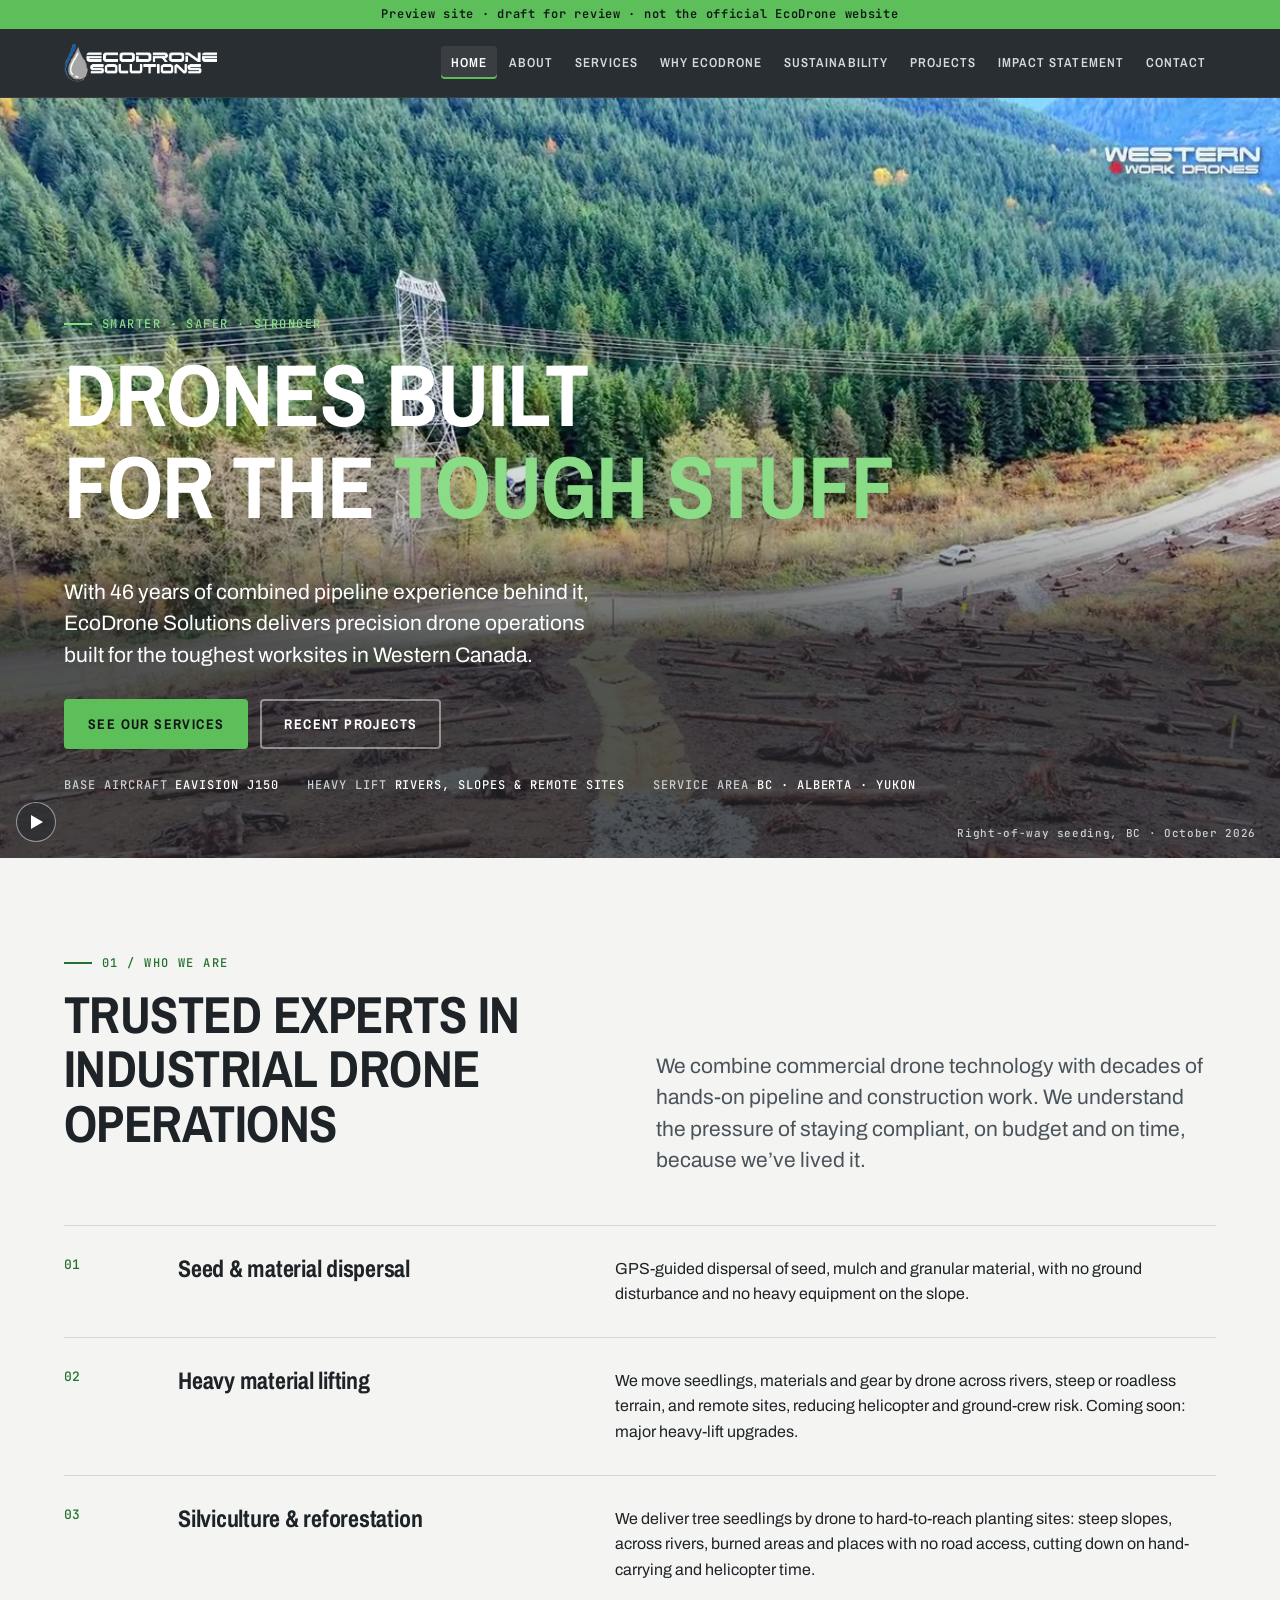
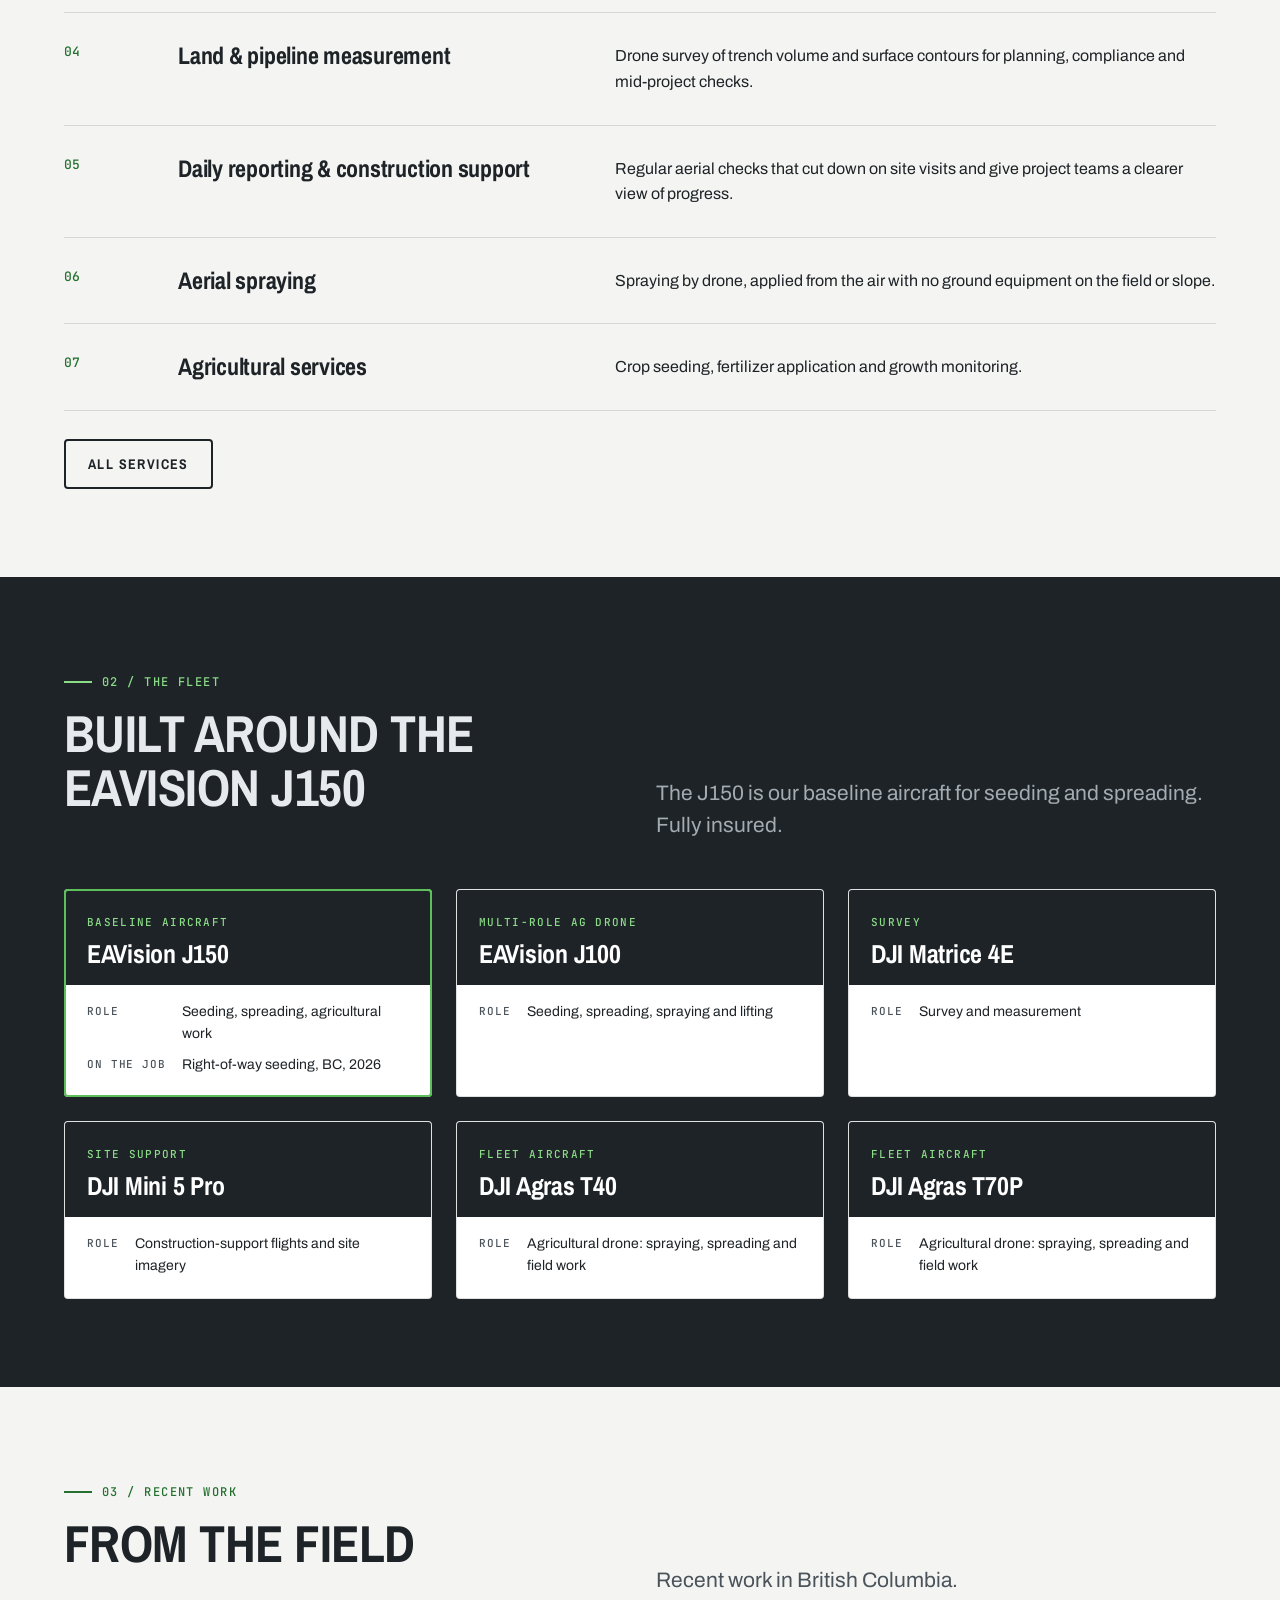
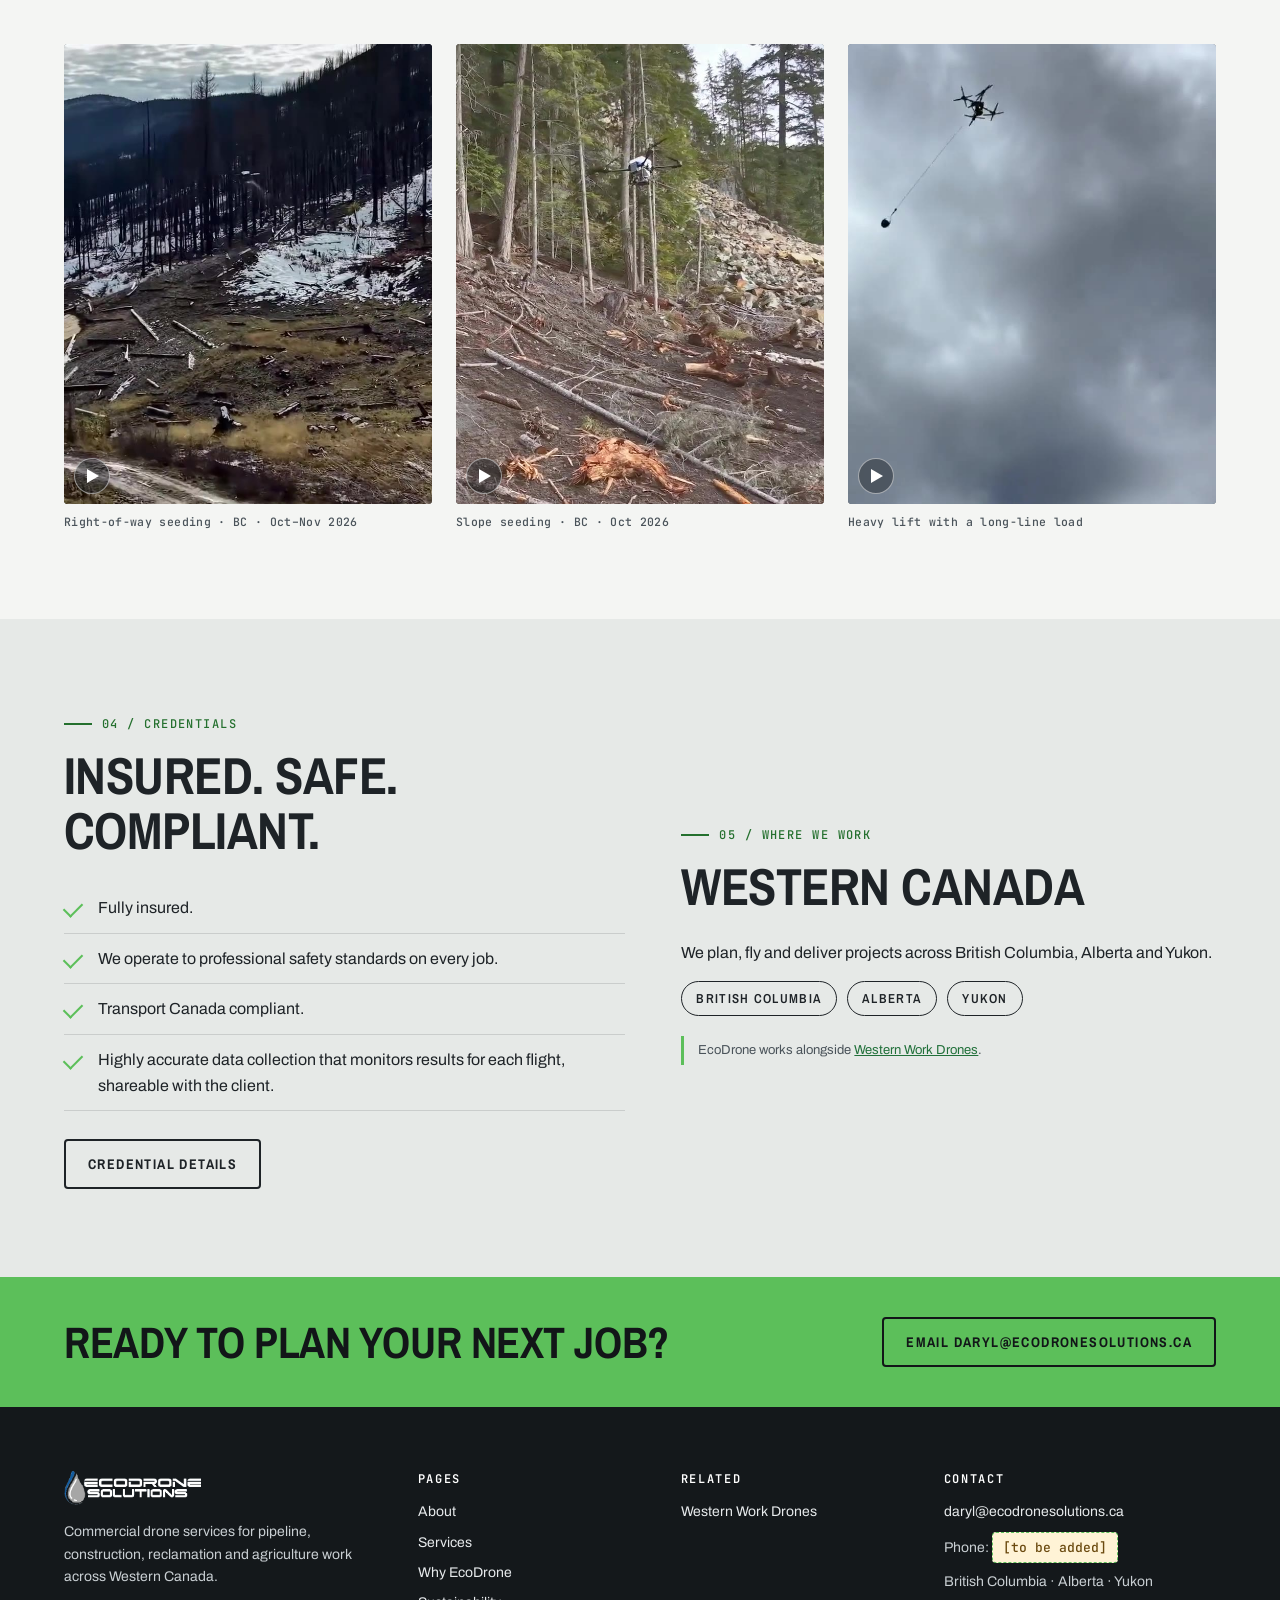
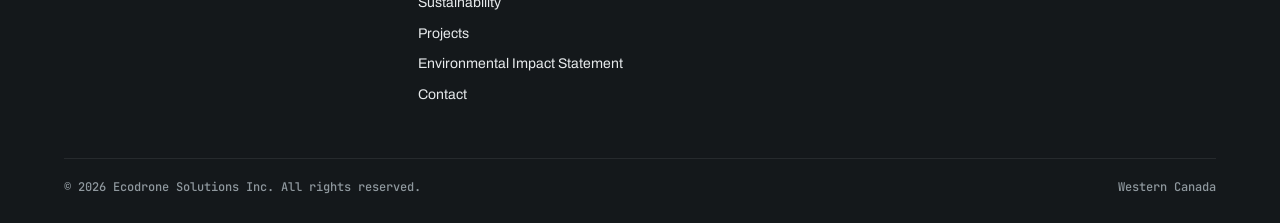
==== index.html @ 6885cd51 "Add field photos and a Silviculture / Reforestation service. Fill the About owner slot and the two P" ====
<!doctype html>
<html lang="en-CA">
<head>
<meta charset="utf-8">
<meta name="viewport" content="width=device-width,initial-scale=1">
<meta name="robots" content="noindex,nofollow">
<title>EcoDrone Solutions Inc.</title>
<meta name="description" content="EcoDrone Solutions Inc. flies an EAVision J150-based drone fleet for seeding and material dispersal, and provides drone heavy lifting, on pipeline, construction and reclamation sites across BC, Alberta and Yukon.">
<link rel="preconnect" href="https://fonts.googleapis.com">
<link rel="preconnect" href="https://fonts.gstatic.com" crossorigin>
<link rel="stylesheet" href="https://fonts.googleapis.com/css2?family=Archivo:wght@400;500;600;700&family=Archivo+Narrow:wght@500;600;700&family=JetBrains+Mono:wght@500&display=swap">
<link rel="stylesheet" href="css/site.css">
</head>
<body>
<a class="skip" href="#main">Skip to content</a>
<div class="preview-flag">Preview site &middot; draft for review &middot; not the official EcoDrone website</div>
<header class="hdr">
  <div class="wrap">
    <a class="logo" href="index.html" aria-label="EcoDrone Solutions home"><img src="img/Ecodrone-Logo-white.png" alt="EcoDrone Solutions" width="153" height="38"></a>
    <button class="menu-btn" aria-controls="nav" aria-expanded="false">Menu</button>
    <ul class="nav" id="nav"><li><a href="index.html" aria-current="page">Home</a></li><li><a href="about.html">About</a></li><li><a href="services.html">Services</a></li><li><a href="why-ecodrone.html">Why EcoDrone</a></li><li><a href="sustainability.html">Sustainability</a></li><li><a href="projects.html">Projects</a></li><li><a href="environmental-impact-statement.html">Impact Statement</a></li><li><a href="contact.html">Contact</a></li></ul>
  </div>
</header>
<main id="main">

<section class="hero" style="padding:0">
  <div class="bg-media" style="background-image:url(vid/hero-seeding.jpg)"><video class="bg" src="vid/hero-seeding.mp4" type="video/mp4" autoplay muted loop playsinline webkit-playsinline disablepictureinpicture disableremoteplayback preload="auto" poster="vid/hero-seeding.jpg" aria-hidden="true" tabindex="-1"></video></div><div class="ov" style="--ov:0.78"></div><button type="button" class="clip-toggle is-paused" data-clip-toggle aria-label="Play background video" aria-pressed="false"><span class="clip-toggle-icon" aria-hidden="true"></span></button>
  <div class="wrap">
    <div class="tag">Smarter &middot; Safer &middot; Stronger</div>
    <h1>Drones built<br>for the <span>tough stuff</span></h1>
    <p class="lead">With 46 years of combined pipeline experience behind it, EcoDrone Solutions delivers precision drone operations built for the toughest worksites in Western Canada.</p>
    <div class="btns">
      <a class="btn btn-seed" href="services.html">See our services</a>
      <a class="btn btn-ghost" href="projects.html">Recent projects</a>
    </div>
    <div class="meta"><span>Base aircraft <b>EAVision J150</b></span><span>Heavy lift <b>Rivers, slopes &amp; remote sites</b></span><span>Service area <b>BC &middot; Alberta &middot; Yukon</b></span></div>
  </div>
  <div class="caption-chip">Right-of-way seeding, BC &middot; October 2026</div>
</section>

<section>
  <div class="wrap">
    <div class="sec-head">
      <div><div class="tag">01 / Who we are</div><h2>Trusted experts in industrial drone operations</h2></div>
      <p class="lead muted">We combine commercial drone technology with decades of hands-on pipeline and construction work. We understand the pressure of staying compliant, on budget and on time, because we&rsquo;ve lived it.</p>
    </div>
    <div class="rows">
      <div class="row"><span class="n">01</span><h3>Seed &amp; material dispersal</h3><p>GPS-guided dispersal of seed, mulch and granular material, with no ground disturbance and no heavy equipment on the slope.</p></div>
      <div class="row"><span class="n">02</span><h3>Heavy material lifting</h3><p>We move seedlings, materials and gear by drone across rivers, steep or roadless terrain, and remote sites, reducing helicopter and ground-crew risk. Coming soon: major heavy-lift upgrades.</p></div>
      <div class="row"><span class="n">03</span><h3>Silviculture &amp; reforestation</h3><p>We deliver tree seedlings by drone to hard-to-reach planting sites: steep slopes, across rivers, burned areas and places with no road access, cutting down on hand-carrying and helicopter time.</p></div>
      <div class="row"><span class="n">04</span><h3>Land &amp; pipeline measurement</h3><p>Drone survey of trench volume and surface contours for planning, compliance and mid-project checks.</p></div>
      <div class="row"><span class="n">05</span><h3>Daily reporting &amp; construction support</h3><p>Regular aerial checks that cut down on site visits and give project teams a clearer view of progress.</p></div>
      <div class="row"><span class="n">06</span><h3>Aerial spraying</h3><p>Spraying by drone, applied from the air with no ground equipment on the field or slope.</p></div>
      <div class="row"><span class="n">07</span><h3>Agricultural services</h3><p>Crop seeding, fertilizer application and growth monitoring.</p></div>
    </div>
    <div class="btns"><a class="btn btn-line" href="services.html">All services</a></div>
  </div>
</section>

<section class="sec-dark">
  <div class="wrap">
    <div class="sec-head">
      <div><div class="tag">02 / The fleet</div><h2>Built around the EAVision J150</h2></div>
      <p class="lead muted">The J150 is our baseline aircraft for seeding and spreading. Fully insured.</p>
    </div>
    <div class="grid g3">
      <div class="plate base"><div class="top"><small>Baseline aircraft</small><h3>EAVision J150</h3></div><dl><dt>Role</dt><dd>Seeding, spreading, agricultural work</dd><dt>On the job</dt><dd>Right-of-way seeding, BC, 2026</dd></dl></div>
      <div class="plate"><div class="top"><small>Multi-role ag drone</small><h3>EAVision J100</h3></div><dl><dt>Role</dt><dd>Seeding, spreading, spraying and lifting</dd></dl></div>
      <div class="plate"><div class="top"><small>Survey</small><h3>DJI Matrice 4E</h3></div><dl><dt>Role</dt><dd>Survey and measurement</dd></dl></div>
      <div class="plate"><div class="top"><small>Site support</small><h3>DJI Mini 5 Pro</h3></div><dl><dt>Role</dt><dd>Construction-support flights and site imagery</dd></dl></div>
      <div class="plate"><div class="top"><small>Fleet aircraft</small><h3>DJI Agras T40</h3></div><dl><dt>Role</dt><dd>Agricultural drone: spraying, spreading and field work</dd></dl></div>
      <div class="plate"><div class="top"><small>Fleet aircraft</small><h3>DJI Agras T70P</h3></div><dl><dt>Role</dt><dd>Agricultural drone: spraying, spreading and field work</dd></dl></div>
    </div>
  </div>
</section>

<section>
  <div class="wrap">
    <div class="sec-head">
      <div><div class="tag">03 / Recent work</div><h2>From the field</h2></div>
      <p class="lead muted">Recent work in British Columbia.</p>
    </div>
    <div class="grid g3">
      <figure><div class="fig ar-45 has-clip"><a class="fig-link" href="projects.html#row-seeding" style="text-decoration:none;color:inherit"><div class="bg-media" style="background-image:url(vid/field-row-seeding.jpg)"><video class="bg" src="vid/field-row-seeding.mp4" type="video/mp4" autoplay muted loop playsinline webkit-playsinline disablepictureinpicture disableremoteplayback preload="metadata" poster="vid/field-row-seeding.jpg" aria-hidden="true" tabindex="-1"></video></div></a><button type="button" class="clip-toggle is-paused" data-clip-toggle aria-label="Play background video" aria-pressed="false"><span class="clip-toggle-icon" aria-hidden="true"></span></button></div><figcaption><a href="projects.html#row-seeding" style="text-decoration:none;color:inherit">Right-of-way seeding &middot; BC &middot; Oct&ndash;Nov 2026</a></figcaption></figure>
      <figure><div class="fig ar-45 has-clip"><a class="fig-link" href="projects.html#slope-seeding" style="text-decoration:none;color:inherit"><div class="bg-media" style="background-image:url(vid/field-slope-seeding.jpg)"><video class="bg" src="vid/field-slope-seeding.mp4" type="video/mp4" autoplay muted loop playsinline webkit-playsinline disablepictureinpicture disableremoteplayback preload="metadata" poster="vid/field-slope-seeding.jpg" aria-hidden="true" tabindex="-1"></video></div></a><button type="button" class="clip-toggle is-paused" data-clip-toggle aria-label="Play background video" aria-pressed="false"><span class="clip-toggle-icon" aria-hidden="true"></span></button></div><figcaption><a href="projects.html#slope-seeding" style="text-decoration:none;color:inherit">Slope seeding &middot; BC &middot; Oct 2026</a></figcaption></figure>
      <figure><div class="fig ar-45 has-clip"><a class="fig-link" href="projects.html#heavy-lift" style="text-decoration:none;color:inherit"><div class="bg-media" style="background-image:url(vid/field-heavy-lift.jpg)"><video class="bg" src="vid/field-heavy-lift.mp4" type="video/mp4" autoplay muted loop playsinline webkit-playsinline disablepictureinpicture disableremoteplayback preload="metadata" poster="vid/field-heavy-lift.jpg" aria-hidden="true" tabindex="-1"></video></div></a><button type="button" class="clip-toggle is-paused" data-clip-toggle aria-label="Play background video" aria-pressed="false"><span class="clip-toggle-icon" aria-hidden="true"></span></button></div><figcaption><a href="projects.html#heavy-lift" style="text-decoration:none;color:inherit">Heavy lift with a long-line load</a></figcaption></figure>
    </div>
  </div>
</section>

<section class="sec-mist">
  <div class="wrap split">
    <div>
      <div class="tag">04 / Credentials</div>
      <h2>Insured. Safe. Compliant.</h2>
      <ul class="checks">
        <li>Fully insured.</li>
        <li>We operate to professional safety standards on every job.</li>
        <li>Transport Canada compliant.</li>
        <li>Highly accurate data collection that monitors results for each flight, shareable with the client.</li>
      </ul>
      <div class="btns"><a class="btn btn-line" href="why-ecodrone.html#credentials">Credential details</a></div>
    </div>
    <div>
      <div class="tag">05 / Where we work</div>
      <h2>Western Canada</h2>
      <p>We plan, fly and deliver projects across British Columbia, Alberta and Yukon.</p>
      <ul class="areas"><li>British Columbia</li><li>Alberta</li><li>Yukon</li></ul>
      <p class="note">EcoDrone works alongside <a href="https://westernworkdrones.ca">Western Work Drones</a>.</p>
    </div>
  </div>
</section>
<section class="band" style="padding:0"><div class="wrap">
<h2>Ready to plan your next job?</h2>
<a class="btn btn-line" href="mailto:daryl@ecodronesolutions.ca?subject=Project%20enquiry">Email daryl@ecodronesolutions.ca</a>
</div></section>
</main>
<footer class="ftr">
  <div class="wrap">
    <div class="cols">
      <div>
        <img src="img/Ecodrone-Logo-white.png" alt="EcoDrone Solutions" width="137" height="34">
        <p>Commercial drone services for pipeline, construction, reclamation and agriculture work across Western Canada.</p>
      </div>
      <div>
        <h4>Pages</h4>
        <ul>
          <li><a href="about.html">About</a></li><li><a href="services.html">Services</a></li>
          <li><a href="why-ecodrone.html">Why EcoDrone</a></li><li><a href="sustainability.html">Sustainability</a></li>
          <li><a href="projects.html">Projects</a></li><li><a href="environmental-impact-statement.html">Environmental Impact Statement</a></li>
          <li><a href="contact.html">Contact</a></li>
        </ul>
      </div>
      <div>
        <h4>Related</h4>
        <ul>
          <li><a href="https://westernworkdrones.ca" rel="noopener">Western Work Drones</a></li>
        </ul>
      </div>
      <div>
        <h4>Contact</h4>
        <ul>
          <li><a href="mailto:daryl@ecodronesolutions.ca">daryl@ecodronesolutions.ca</a></li>
          <li class="nowrap">Phone: <span class="pending">[to be added]</span></li>
          <li>British Columbia &middot; Alberta &middot; Yukon</li>
        </ul>
      </div>
    </div>
    <div class="base"><span>&copy; <span id="yr">2026</span> Ecodrone Solutions Inc. All rights reserved.</span><span>Western Canada</span></div>
  </div>
</footer>
<script src="js/site.js"></script>
</body>
</html>
---- css/site.css ----
/* EcoDrone Solutions Inc. — field-log design system (slate/charcoal + fresh green) */
:root{
  --ink:#1e2327; --ink-2:#2c3338; --slate:#4a535a; --mist:#e6e9e7; --paper:#f4f5f3;
  --blue:#21703a; --seed:#5cbf5a; --seed-2:#7fd47c; --line:rgba(30,35,39,.14);
  --link:#21703a; --accent:#5cbf5a; --accent-2:#7fd47c; --accent-ink:#121618; --accent-text:#24702e; --accent-text-dark:#8bdc87;
  --hdr:rgba(30,35,39,.95); --ink-rgb:30,35,39; --ftr:#14181b; --banner-bg:#5cbf5a; --banner-fg:#121618; --nav-fg:#d5dadd;
  --od:#e7eaec; --od-soft:#c9cfd3; --od-muted:#a3acb2; --od-faint:#8f989e; --ph-d1:#2c3338; --ph-d2:#272d31; --ph-dbd:#5f6a71;
  
  --maxw:1200px; --r:4px;
  --f-display:"Archivo Narrow","Arial Narrow","Roboto Condensed",system-ui,sans-serif;
  --f-body:"Archivo",system-ui,-apple-system,"Segoe UI",Roboto,sans-serif;
  --f-mono:"JetBrains Mono",ui-monospace,SFMono-Regular,Menlo,Consolas,monospace;
}
*{box-sizing:border-box}
html{scroll-behavior:smooth}
body{margin:0;background:var(--paper);color:var(--ink);font:16px/1.6 var(--f-body);-webkit-font-smoothing:antialiased}
img{max-width:100%;display:block}
a{color:var(--link)}
.sec-dark a:not(.btn),.page-hero a:not(.btn),.hero a:not(.btn){color:var(--accent-text-dark)}
a:hover{color:var(--ink)}
.wrap{max-width:var(--maxw);margin:0 auto;padding:0 24px}
.nowrap{white-space:nowrap}
.skip{position:absolute;left:-9999px}.skip:focus{left:12px;top:12px;background:#fff;padding:8px;z-index:99}

/* --- Header --- */
.hdr{position:sticky;top:0;z-index:50;background:var(--hdr);backdrop-filter:blur(8px);border-bottom:1px solid rgba(255,255,255,.08)}
.hdr .wrap{display:flex;align-items:center;justify-content:space-between;height:68px}
.logo img{height:38px;width:auto}
.nav{display:flex;gap:2px;list-style:none;margin:0;padding:0}
.nav a{display:block;color:var(--nav-fg);text-decoration:none;font:600 13px/1 var(--f-display);letter-spacing:.08em;text-transform:uppercase;padding:10px 10px;border-radius:var(--r)}
.nav a:hover,.nav a[aria-current=page]{color:#fff;background:rgba(255,255,255,.08)}
.nav a[aria-current=page]{box-shadow:inset 0 -2px 0 var(--accent)}
.menu-btn{display:none;background:none;border:1px solid rgba(255,255,255,.3);color:#fff;font:600 12px var(--f-display);letter-spacing:.1em;text-transform:uppercase;padding:9px 12px;border-radius:var(--r);cursor:pointer}
@media (max-width:1020px){
  .menu-btn{display:block}
  .nav{display:none;position:absolute;top:68px;left:0;right:0;flex-direction:column;background:var(--ink);padding:8px 16px 16px;border-bottom:1px solid rgba(255,255,255,.1)}
  .nav.open{display:flex}
  .nav a{padding:14px 8px;font-size:15px}
}

/* --- Type --- */
h1,h2,h3,h4{font-family:var(--f-display);line-height:1.05;margin:0 0 .5em;letter-spacing:-.01em}
h1{font-size:clamp(42px,7vw,88px);font-weight:700;text-transform:uppercase}
h2{font-size:clamp(30px,4.2vw,52px);font-weight:700;text-transform:uppercase}
h3{font-size:24px;font-weight:700}
p{margin:0 0 1em}
.lead{font-size:clamp(18px,2vw,21px);line-height:1.5;max-width:46ch}
.tag{font:500 12px/1 var(--f-mono);letter-spacing:.12em;text-transform:uppercase;color:var(--accent-text);display:inline-flex;gap:10px;align-items:center;margin-bottom:18px}
.tag::before{content:"";width:28px;height:2px;background:currentColor}
.muted{color:var(--slate)}

/* --- Hero --- */
.hero{position:relative;color:#fff;background:var(--ink);overflow:hidden;min-height:min(86vh,760px);display:flex;align-items:flex-end}
.hero img.bg{position:absolute;inset:0;width:100%;height:100%;object-fit:cover;opacity:.62}
.hero .wrap{position:relative;z-index:2;padding-top:120px;padding-bottom:64px;width:100%}
.hero h1 span{color:var(--accent-text-dark)}
.hero .tag,.page-hero .tag,.sec-dark .tag{color:var(--accent-text-dark)}
.hero .meta{display:flex;flex-wrap:wrap;gap:8px 28px;margin-top:28px;font:500 12px/1.4 var(--f-mono);letter-spacing:.08em;text-transform:uppercase;color:var(--od-soft)}
.hero .meta b{color:#fff;font-weight:500}
.caption-chip{position:absolute;right:24px;bottom:18px;z-index:3;font:500 11px/1.3 var(--f-mono);color:var(--od-soft);letter-spacing:.06em;max-width:46ch;text-align:right}
.page-hero{background:var(--ink);color:#fff;position:relative;overflow:hidden}
.page-hero .wrap{position:relative;z-index:2;padding:96px 24px 64px}
.page-hero h1{font-size:clamp(40px,6vw,72px)}
.page-hero .lead{color:var(--od-soft)}
.topo{position:absolute;inset:0;opacity:.16;pointer-events:none;background:var(--accent-text-dark);-webkit-mask:url("../img/topo.svg") right top/900px no-repeat;mask:url("../img/topo.svg") right top/900px no-repeat}

/* --- Buttons --- */
.btn{display:inline-flex;align-items:center;gap:10px;font:700 14px/1 var(--f-display);letter-spacing:.1em;text-transform:uppercase;text-decoration:none;padding:16px 22px;border-radius:var(--r);border:2px solid transparent;transition:.15s}
.btn-seed{background:var(--accent);color:var(--accent-ink)}
.btn-seed:hover{background:var(--accent-2);color:var(--accent-ink)}
.btn-ghost{border-color:rgba(255,255,255,.45);color:#fff}
.btn-ghost:hover{border-color:#fff;color:#fff;background:rgba(255,255,255,.06)}
.btn-line{border-color:var(--ink);color:var(--ink)}
.btn-line:hover{background:var(--ink);color:#fff}
.btns{display:flex;flex-wrap:wrap;gap:12px;margin-top:28px}

/* --- Sections --- */
section{padding:88px 0}
.sec-dark{background:var(--ink);color:var(--od)}
.sec-dark .muted{color:var(--od-muted)}
.sec-mist{background:var(--mist)}
.sec-head{display:grid;grid-template-columns:1fr 1fr;gap:32px;align-items:end;margin-bottom:48px}
.sec-head p{margin:0}
@media (max-width:820px){.sec-head{grid-template-columns:1fr}}

/* Numbered rows (services) */
.rows{border-top:1px solid var(--line)}
.row{display:grid;grid-template-columns:90px 1.1fr 1.6fr;gap:24px;padding:30px 0;border-bottom:1px solid var(--line);align-items:start}
.row .n{font:500 13px var(--f-mono);color:var(--accent-text)}
.sec-dark .row .n,.sec-dark .card .k{color:var(--accent-text-dark)}
.row h3{margin:0}
.row p{margin:0}
.sec-dark .rows,.sec-dark .row{border-color:rgba(255,255,255,.12)}
@media (max-width:760px){.row{grid-template-columns:1fr;gap:8px}}

/* Grid cards */
.grid{display:grid;gap:24px}
.g2{grid-template-columns:repeat(2,1fr)}
.g3{grid-template-columns:repeat(3,1fr)}
.g4{grid-template-columns:repeat(4,1fr)}
@media (max-width:980px){.g4{grid-template-columns:repeat(2,1fr)}.g3{grid-template-columns:repeat(2,1fr)}}
@media (max-width:640px){.g2,.g3,.g4{grid-template-columns:1fr}}
.card{background:#fff;border:1px solid var(--line);border-radius:var(--r);padding:26px}
.sec-dark .card{background:var(--ink-2);border-color:rgba(255,255,255,.1)}
.card h3{font-size:22px;margin-bottom:.4em}
.card .k{font:500 11px/1 var(--f-mono);letter-spacing:.12em;text-transform:uppercase;color:var(--accent-text);margin-bottom:14px;display:block}

/* Fleet spec plates */
.plate{color:var(--ink);border:1px solid var(--line);background:#fff;border-radius:var(--r);overflow:hidden;display:flex;flex-direction:column}
.plate .top{background:var(--ink);color:#fff;padding:18px 22px}
.plate .top small{font:500 11px var(--f-mono);letter-spacing:.12em;text-transform:uppercase;color:var(--accent-text-dark)}
.plate .top h3{margin:6px 0 0;font-size:26px}
.plate dl{margin:0;padding:16px 22px 20px;display:grid;grid-template-columns:auto 1fr;gap:8px 16px;font-size:14px}
.plate dt{font:500 11px/1.9 var(--f-mono);letter-spacing:.08em;text-transform:uppercase;color:var(--slate)}
.plate dd{margin:0}
.plate.base{outline:2px solid var(--accent);outline-offset:-2px}

/* Figures */
figure{margin:0}
.fig{position:relative;border-radius:var(--r);overflow:hidden;background:var(--mist)}
.fig img{width:100%;height:100%;object-fit:cover}
figcaption{font:500 11.5px/1.45 var(--f-mono);letter-spacing:.03em;color:var(--slate);padding-top:10px}
.sec-dark figcaption{color:var(--od-muted)}
.ar-43{aspect-ratio:4/3}.ar-169{aspect-ratio:16/9}.ar-45{aspect-ratio:4/5}.ar-34{aspect-ratio:3/4}.ar-32{aspect-ratio:3/2}

/* Placeholder box */
.ph{aspect-ratio:4/3;border:2px dashed #9aa6ad;border-radius:var(--r);background:repeating-linear-gradient(135deg,#eef0ec 0 14px,#e5e8e3 14px 28px);display:flex;flex-direction:column;align-items:center;justify-content:center;text-align:center;padding:24px;color:var(--slate)}
.ph strong{font:700 13px/1.3 var(--f-mono);letter-spacing:.1em;text-transform:uppercase;color:var(--ink);margin-bottom:6px}
.ph span{font-size:13px;max-width:30ch}
.sec-dark .ph{background:repeating-linear-gradient(135deg,var(--ph-d1) 0 14px,var(--ph-d2) 14px 28px);border-color:var(--ph-dbd);color:var(--od-soft)}
.sec-dark .ph strong{color:#fff}
.ph.ar-45{aspect-ratio:4/5}.ph.ar-169{aspect-ratio:16/9}

/* Split */
.split{display:grid;grid-template-columns:1.05fr 1fr;gap:56px;align-items:center}
.split.rev>:first-child{order:2}
@media (max-width:900px){.split{grid-template-columns:1fr;gap:32px}.split.rev>:first-child{order:0}}

/* Checks list */
.checks{list-style:none;margin:0;padding:0}
.checks li{position:relative;padding:12px 0 12px 34px;border-bottom:1px solid var(--line)}
.checks li::before{content:"";position:absolute;left:0;top:19px;width:16px;height:9px;border-left:2.5px solid var(--accent);border-bottom:2.5px solid var(--accent);transform:rotate(-45deg)}
.sec-dark .checks li{border-color:rgba(255,255,255,.12)}

/* Credentials ledger */
.ledger{width:100%;border-collapse:collapse;font-size:15px}
.ledger th,.ledger td{text-align:left;padding:14px 12px;border-bottom:1px solid var(--line);vertical-align:top}
.ledger th{font:500 11px/1.5 var(--f-mono);letter-spacing:.1em;text-transform:uppercase;color:var(--slate);width:32%}
.sec-dark .ledger th{color:var(--od-muted)}.sec-dark .ledger th,.sec-dark .ledger td{border-color:rgba(255,255,255,.12)}
.ledger-wrap{overflow-x:auto}

/* Projects (mission log) */
.mission{display:grid;grid-template-columns:300px 1fr;gap:40px;padding:56px 0;border-top:1px solid var(--line)}
.mission:first-of-type{border-top:0}
.mission .log{font:500 12.5px/1.8 var(--f-mono);color:var(--slate)}
.mission .log b{display:block;font-weight:500;color:var(--accent-text);letter-spacing:.1em;text-transform:uppercase;font-size:11px;margin-top:12px}
.mission .log b:first-child{margin-top:0}
.mission h3{font-size:clamp(26px,3vw,36px);text-transform:uppercase}
.mission .shots{display:grid;grid-template-columns:repeat(3,1fr);gap:14px;margin-top:22px}
@media (max-width:900px){.mission{grid-template-columns:1fr;gap:20px}.mission .shots{grid-template-columns:1fr 1fr}}
@media (max-width:520px){.mission .shots{grid-template-columns:1fr}}

/* EIS document */
.doc{display:grid;grid-template-columns:240px 1fr;gap:56px}
.doc nav{position:sticky;top:96px;align-self:start;font:500 13px/1.4 var(--f-mono)}
.doc nav a{display:block;padding:8px 0;color:var(--slate);text-decoration:none;border-bottom:1px solid var(--line)}
.doc nav a:hover{color:var(--link)}
.doc article h2{font-size:clamp(26px,3vw,34px);margin-top:56px;padding-top:12px}
.doc article h2:first-child{margin-top:0}
.doc article h2 small{display:block;font:500 12px var(--f-mono);letter-spacing:.12em;color:var(--accent-text);margin-bottom:10px}
.doc article h3{font-size:19px;color:var(--link);text-transform:uppercase;letter-spacing:.04em}
.doc article ul{padding-left:20px}.doc article li{margin-bottom:6px}
@media (max-width:900px){.doc{grid-template-columns:1fr}.doc nav{position:static}}

/* Strip / band */
.band{background:var(--accent);color:var(--accent-ink)}
.band .btn-line{border-color:var(--accent-ink);color:var(--accent-ink)}
.band .wrap{display:flex;flex-wrap:wrap;gap:24px;justify-content:space-between;align-items:center;padding:40px 24px}
.band h2{margin:0;font-size:clamp(28px,3.6vw,44px)}
.band .btn-line:hover{background:var(--accent-ink);color:var(--accent)}
.areas{display:flex;flex-wrap:wrap;gap:10px;margin:0;padding:0;list-style:none}
.areas li{font:600 13px/1 var(--f-display);letter-spacing:.1em;text-transform:uppercase;border:1px solid currentColor;padding:10px 14px;border-radius:999px}

/* Note */
.note{font-size:13px;color:var(--slate);border-left:3px solid var(--accent);padding:4px 0 4px 14px;margin-top:20px}
.sec-dark .note{color:var(--od-muted)}

/* Contact */
.contact-big{font-family:var(--f-display);font-size:clamp(24px,3.6vw,44px);font-weight:700;text-decoration:none;color:var(--ink);word-break:break-word;border-bottom:3px solid var(--accent)}
.contact-big:hover{color:var(--link)}
.pending{display:inline-block;font:500 13px var(--f-mono);background:#fff3d6;border:1px dashed var(--accent);padding:6px 10px;border-radius:var(--r);color:#6b4a0f}

/* Footer */
.ftr{background:var(--ftr);color:var(--od-soft);padding:64px 0 28px;font-size:14px}
.ftr .cols{display:grid;grid-template-columns:1.4fr 1fr 1fr 1.2fr;gap:36px}
.ftr h4{font:600 12px var(--f-mono);letter-spacing:.14em;text-transform:uppercase;color:#fff;margin-bottom:14px}
.ftr ul{list-style:none;margin:0;padding:0}.ftr li{margin-bottom:8px}
.ftr a{color:var(--od);text-decoration:none}.ftr a:hover{color:var(--accent-text-dark)}
.ftr .base{margin-top:44px;padding-top:20px;border-top:1px solid rgba(255,255,255,.08);display:flex;flex-wrap:wrap;justify-content:space-between;gap:12px;font:500 12px var(--f-mono);color:var(--od-faint)}
.ftr img{height:34px;width:auto;margin-bottom:16px}
@media (max-width:900px){.ftr .cols{grid-template-columns:1fr 1fr}}
@media (max-width:520px){.ftr .cols{grid-template-columns:1fr}}

.preview-flag{background:var(--banner-bg);color:var(--banner-fg);text-align:center;font:600 12px/1.4 var(--f-mono);letter-spacing:.06em;padding:6px 12px}

/* --- Background clips (muted, looping, decorative; poster is the silent fallback) --- */
.bg-media{position:absolute;inset:0;background-size:cover;background-position:center;z-index:0}
.bg-media video.bg{position:absolute;inset:0;width:100%;height:100%;object-fit:cover;display:block;pointer-events:none;z-index:1}
/* Open video stays nearly clear (0–0.08) so motion is visible. --ov is the text-area peak,
   sized for WCAG AA (~0.78) over the brightest frames — 0.35–0.45 is not enough for #c9cfd3/#8bdc87 on bright dirt/sky. */
.ov{position:absolute;inset:0;z-index:2;pointer-events:none;
  background:linear-gradient(180deg,rgba(var(--ink-rgb),0) 0%,rgba(var(--ink-rgb),.06) 38%,rgba(var(--ink-rgb),.22) 55%,rgba(var(--ink-rgb),var(--ov,.78)) 72%,rgba(var(--ink-rgb),var(--ov,.78)) 100%)}
.clip-band .ov{
  background:linear-gradient(to right,rgba(var(--ink-rgb),var(--ov,.78)) 0%,rgba(var(--ink-rgb),var(--ov,.78)) 38%,rgba(var(--ink-rgb),.22) 58%,rgba(var(--ink-rgb),.06) 78%,rgba(var(--ink-rgb),0) 100%)}
.mission.clip-mission .ov{
  background:linear-gradient(to right,rgba(var(--ink-rgb),var(--ov,.78)) 0%,rgba(var(--ink-rgb),.58) 55%,rgba(var(--ink-rgb),.22) 100%)}
.fig.has-clip{background:var(--ink)}
.fig.has-clip .bg-media,.fig.has-clip video.bg{position:absolute;inset:0;width:100%;height:100%;object-fit:cover}
.mission.clip-mission{position:relative;color:#fff;overflow:hidden;padding:56px 24px;border-top:0}
.mission.clip-mission .log,.mission.clip-mission > div:last-of-type{position:relative;z-index:2}
.mission.clip-mission .log{color:var(--od-soft)}
.mission.clip-mission .log b{color:var(--accent-text-dark)}
.mission.clip-mission h3{color:#fff}
.mission.clip-mission p{color:var(--od-soft)}
.mission.clip-mission figcaption{color:var(--od-soft)}
.clip-cap{font:500 12px/1.4 var(--f-mono);letter-spacing:.06em;color:var(--od-soft);margin:0 0 18px}
@media (max-width:900px){.mission.clip-mission{padding:40px 0}}
.page-hero.has-clip{min-height:min(62vh,560px);display:flex;align-items:flex-end}
.page-hero.has-clip .wrap{width:100%}
.clip-band{position:relative;overflow:hidden;color:#fff;background:var(--ink);padding:0}
.clip-band .wrap{position:relative;z-index:2;padding-top:110px;padding-bottom:110px;max-width:var(--maxw)}
.clip-band .tag{color:var(--accent-text-dark)}
.clip-band h2{color:#fff;max-width:20ch}
.clip-band .lead{color:var(--od-soft);max-width:60ch}
.clip-band .dataline{color:#fff;max-width:60ch;margin-top:18px}
.clip-band.clip-photo{min-height:max(480px,48vw);display:flex;align-items:flex-end}
.services-silv{padding-top:40px;padding-bottom:56px}
.services-silv .shots{display:grid;grid-template-columns:repeat(3,1fr);gap:14px}
.services-silv .shots-wide{grid-template-columns:1fr 1fr;margin-top:14px}
@media (max-width:900px){.services-silv .shots,.services-silv .shots-wide{grid-template-columns:1fr 1fr}}
@media (max-width:520px){.services-silv .shots,.services-silv .shots-wide{grid-template-columns:1fr}}
.ar-35{aspect-ratio:3/5}
video::-webkit-media-controls{display:none!important}
video::-webkit-media-controls-start-playback-button{display:none!important;-webkit-appearance:none}
@media (prefers-reduced-motion: reduce){
  .bg-media:not(.is-playing) video.bg{display:none}
}
@media (max-width:640px){.clip-band .wrap{padding-top:72px;padding-bottom:72px}.page-hero.has-clip{min-height:420px}}
.soon{display:inline-block;margin-top:4px;font:600 14px/1.3 var(--f-display);letter-spacing:.04em;border-left:3px solid var(--accent);padding:4px 0 4px 10px}

/* Services heavy-lift: landscape clip on desktop, portrait on mobile */
.clip-band.clip-lift{min-height:max(520px,56.25vw);display:flex;align-items:flex-end}
.clip-band.clip-lift .soon{color:#fff;border-color:var(--accent)}
.clip-band.clip-lift .clip-mobile{display:none}
/* Darker over the text, lighter over the aircraft so the drone and load stay visible */
.clip-band.clip-lift .ov{background:linear-gradient(to right,rgba(var(--ink-rgb),var(--ov,.78)) 0%,rgba(var(--ink-rgb),var(--ov,.78)) 36%,rgba(var(--ink-rgb),.28) 55%,rgba(var(--ink-rgb),.08) 78%,rgba(var(--ink-rgb),.04) 100%)}
@media (max-width:640px){
  .clip-band.clip-lift{min-height:100vh}
  .clip-band.clip-lift .wrap{padding-top:72vh}
  .clip-band.clip-lift .clip-desktop{display:none}
  .clip-band.clip-lift .clip-mobile{display:block}
  .clip-band.clip-lift .ov{background:linear-gradient(to top,rgba(var(--ink-rgb),var(--ov,.78)) 0%,rgba(var(--ink-rgb),.50) 28%,rgba(var(--ink-rgb),.10) 50%,rgba(var(--ink-rgb),.04) 100%)}
}

/* Play/pause fallback — visible, tasteful, keyboard-focusable; used when autoplay is blocked or to pause. */
.clip-toggle{position:absolute;left:16px;bottom:16px;z-index:4;width:40px;height:40px;padding:0;border-radius:50%;
  border:1px solid rgba(255,255,255,.5);background:rgba(30,35,39,.45);color:#fff;cursor:pointer;
  display:inline-flex;align-items:center;justify-content:center;-webkit-appearance:none;appearance:none}
.clip-toggle:hover,.clip-toggle:focus-visible{background:rgba(30,35,39,.7);border-color:#fff}
.clip-toggle:focus-visible{outline:2px solid #fff;outline-offset:3px}
.clip-toggle-icon{display:block;width:0;height:0;border-style:solid;border-width:7px 0 7px 12px;border-color:transparent transparent transparent #fff;margin-left:2px}
.clip-toggle:not(.is-paused) .clip-toggle-icon{width:12px;height:12px;border:0;margin:0;background:
  linear-gradient(#fff,#fff) 0 0/4px 12px no-repeat,linear-gradient(#fff,#fff) 8px 0/4px 12px no-repeat}
.fig.has-clip .clip-toggle{left:10px;bottom:10px;width:36px;height:36px}
.fig.has-clip > a.fig-link{position:absolute;inset:0;z-index:3;display:block;color:inherit;text-decoration:none}
.fig.has-clip > a.fig-link .bg-media{z-index:0}
.caption-chip{pointer-events:none}
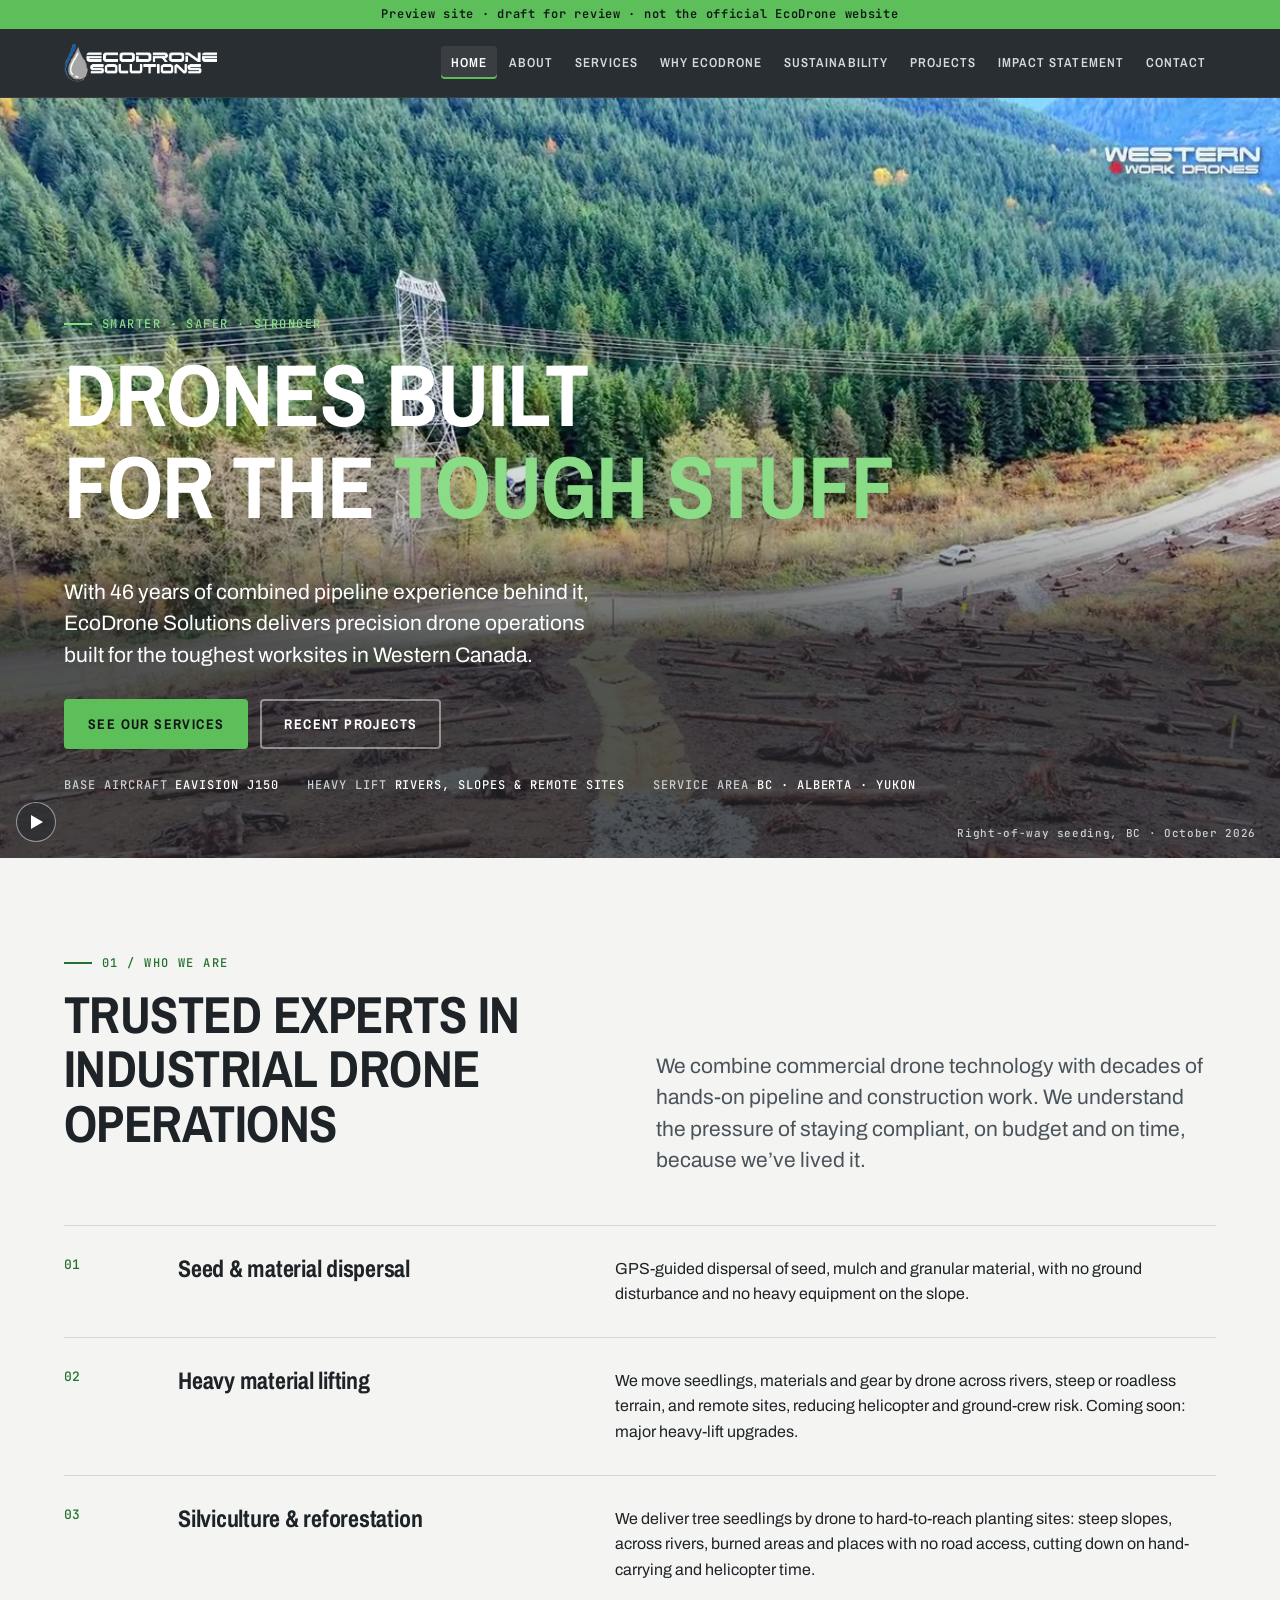
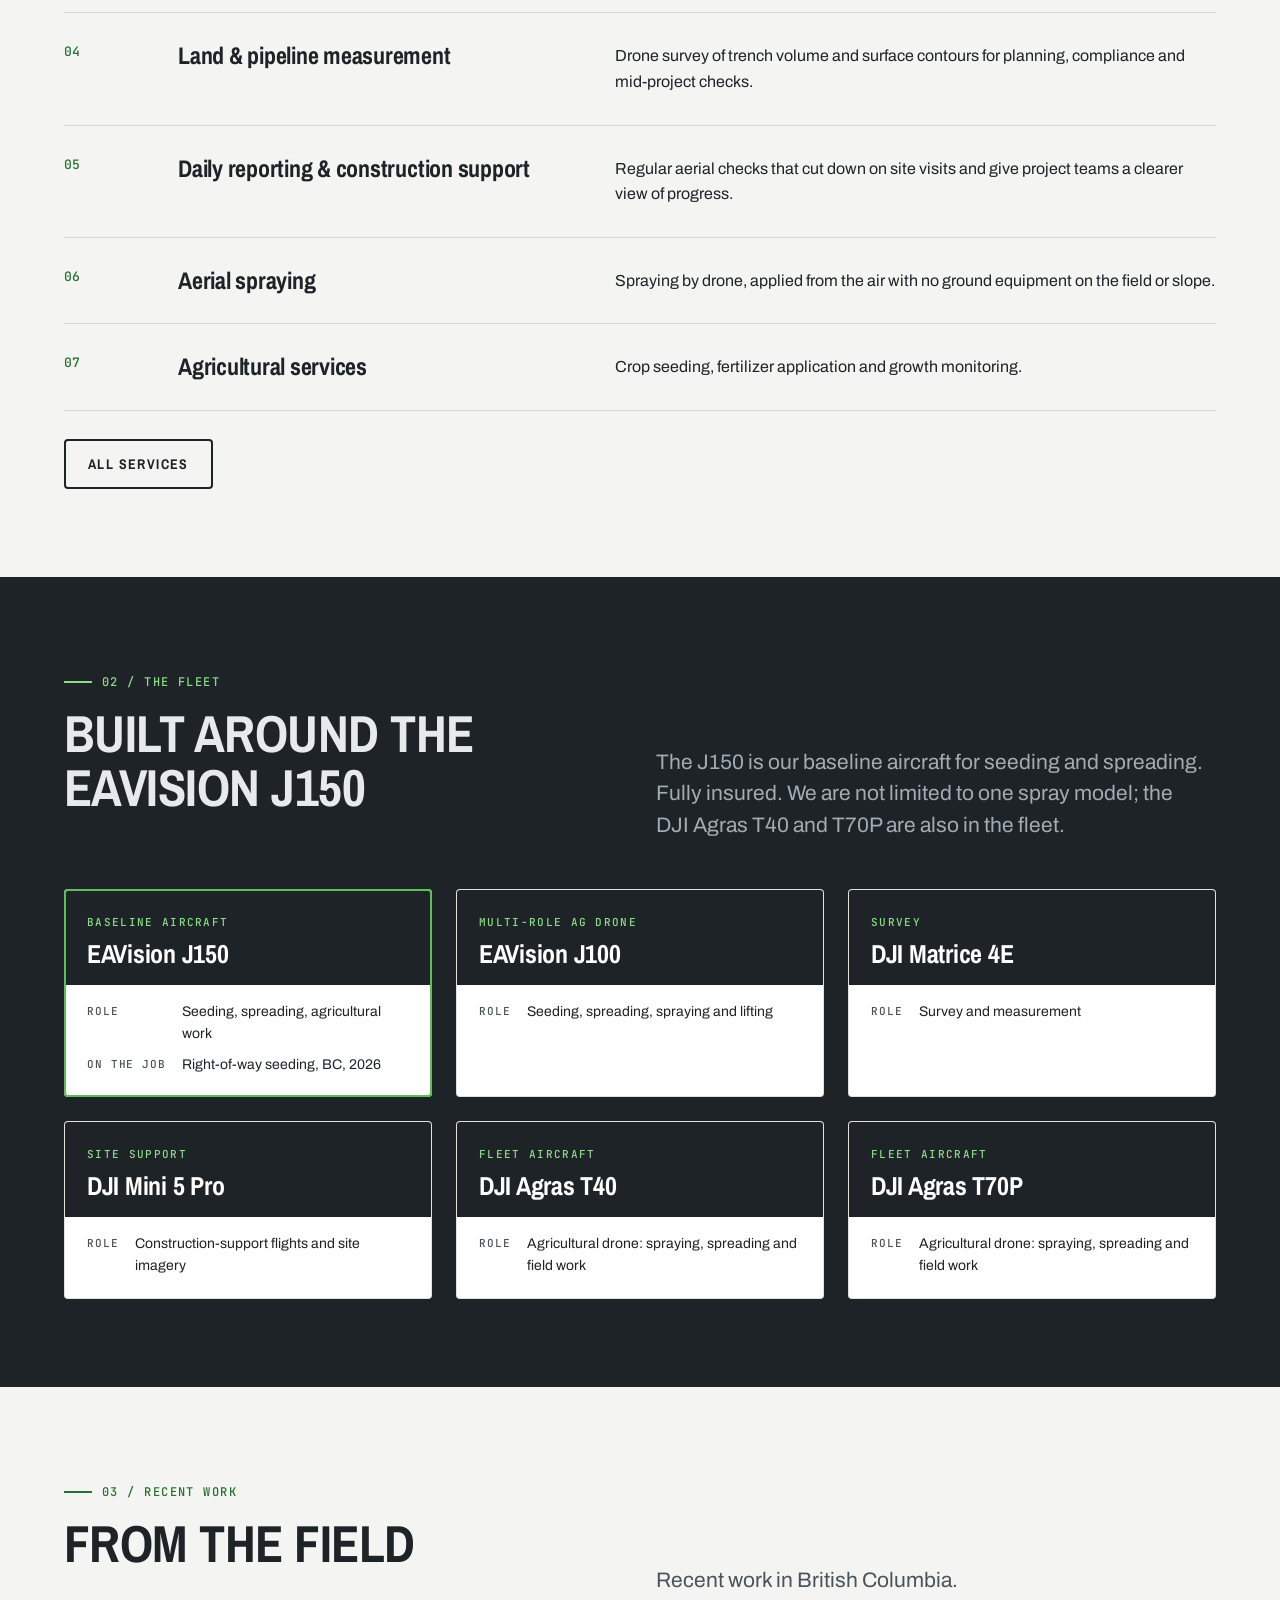
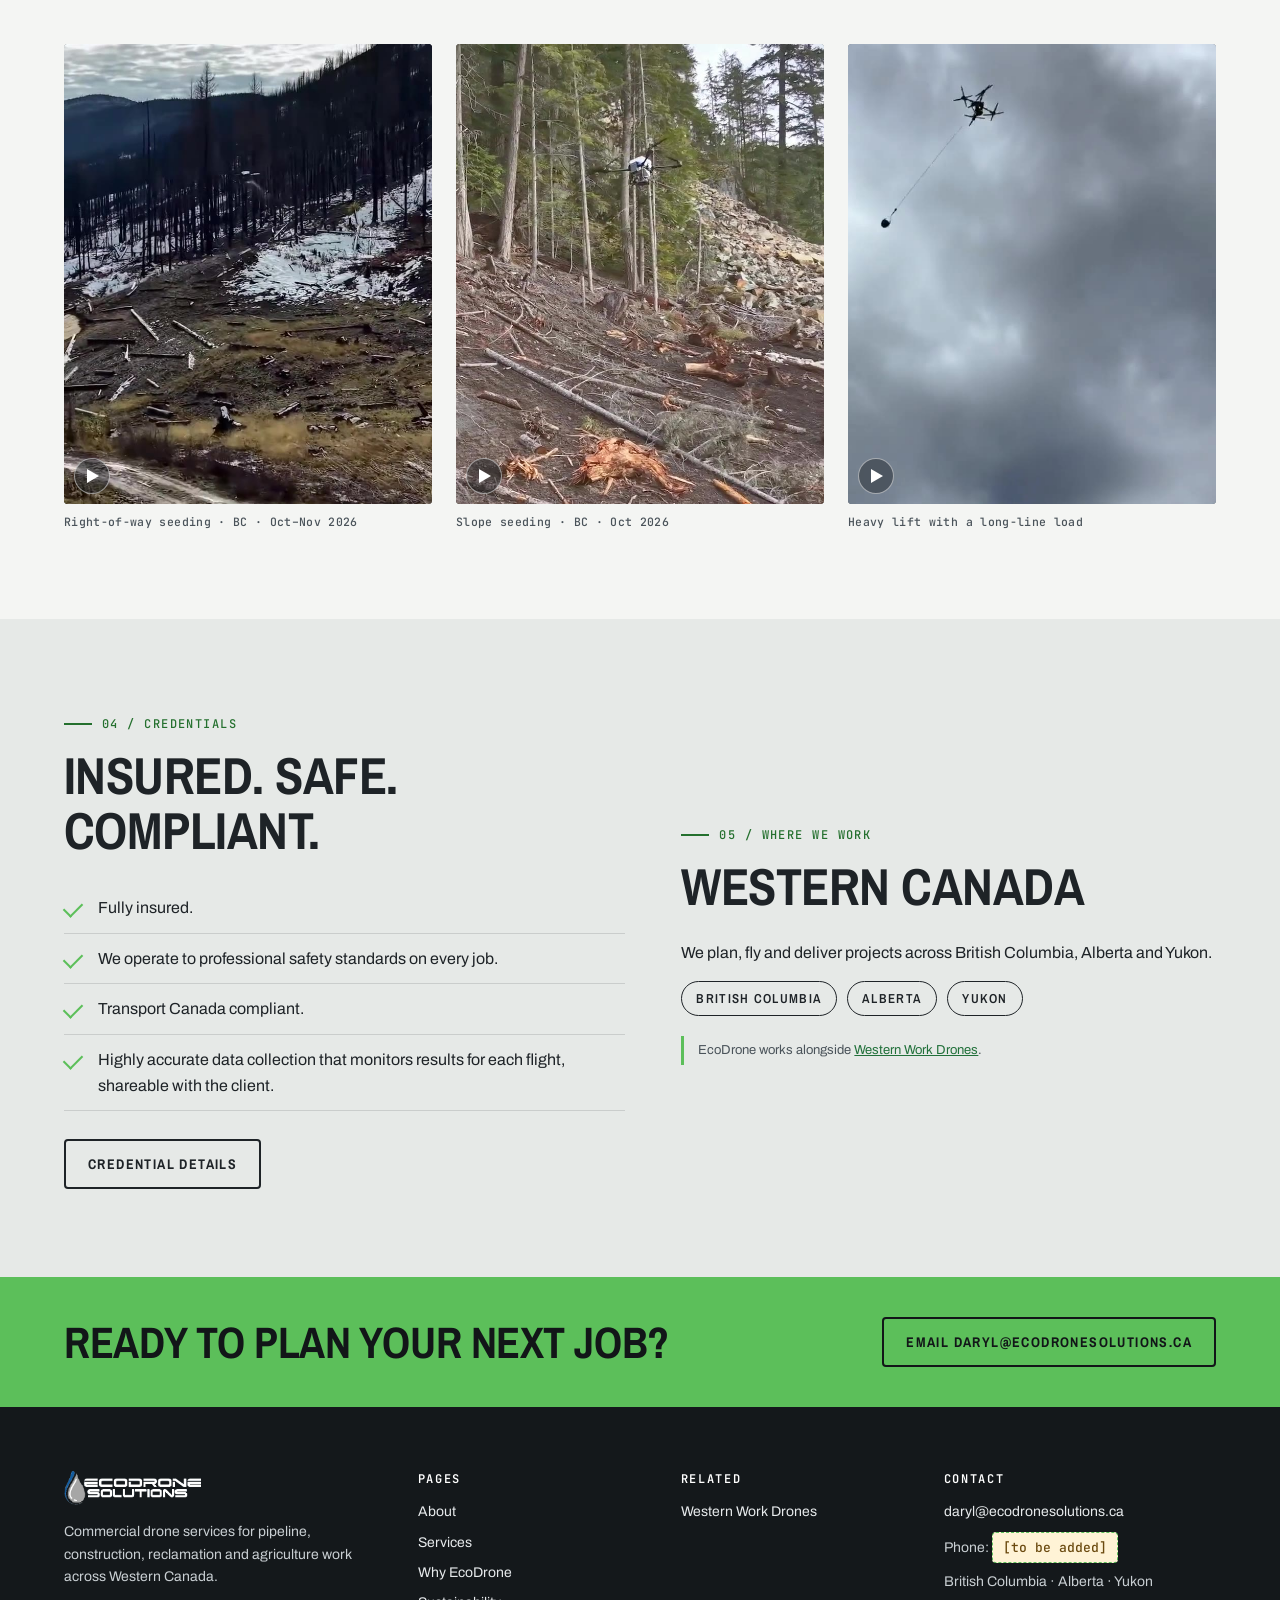
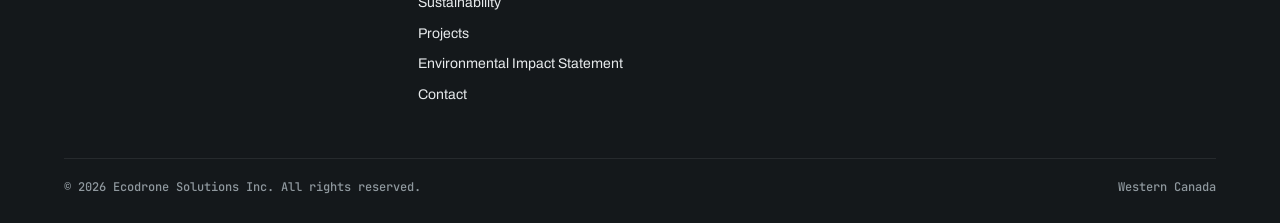
==== commit 562f50c6: "Add ground-access advantages and clarify the spray fleet. The Why EcoDrone checklist now includes lo" ====
--- a/index.html
+++ b/index.html
@@ -57,11 +57,11 @@
   </div>
 </section>
 
-<section class="sec-dark">
+<section class="sec-dark" id="fleet">
   <div class="wrap">
     <div class="sec-head">
       <div><div class="tag">02 / The fleet</div><h2>Built around the EAVision J150</h2></div>
-      <p class="lead muted">The J150 is our baseline aircraft for seeding and spreading. Fully insured.</p>
+      <p class="lead muted">The J150 is our baseline aircraft for seeding and spreading. Fully insured. We are not limited to one spray model; the DJI Agras T40 and T70P are also in the fleet.</p>
     </div>
     <div class="grid g3">
       <div class="plate base"><div class="top"><small>Baseline aircraft</small><h3>EAVision J150</h3></div><dl><dt>Role</dt><dd>Seeding, spreading, agricultural work</dd><dt>On the job</dt><dd>Right-of-way seeding, BC, 2026</dd></dl></div>
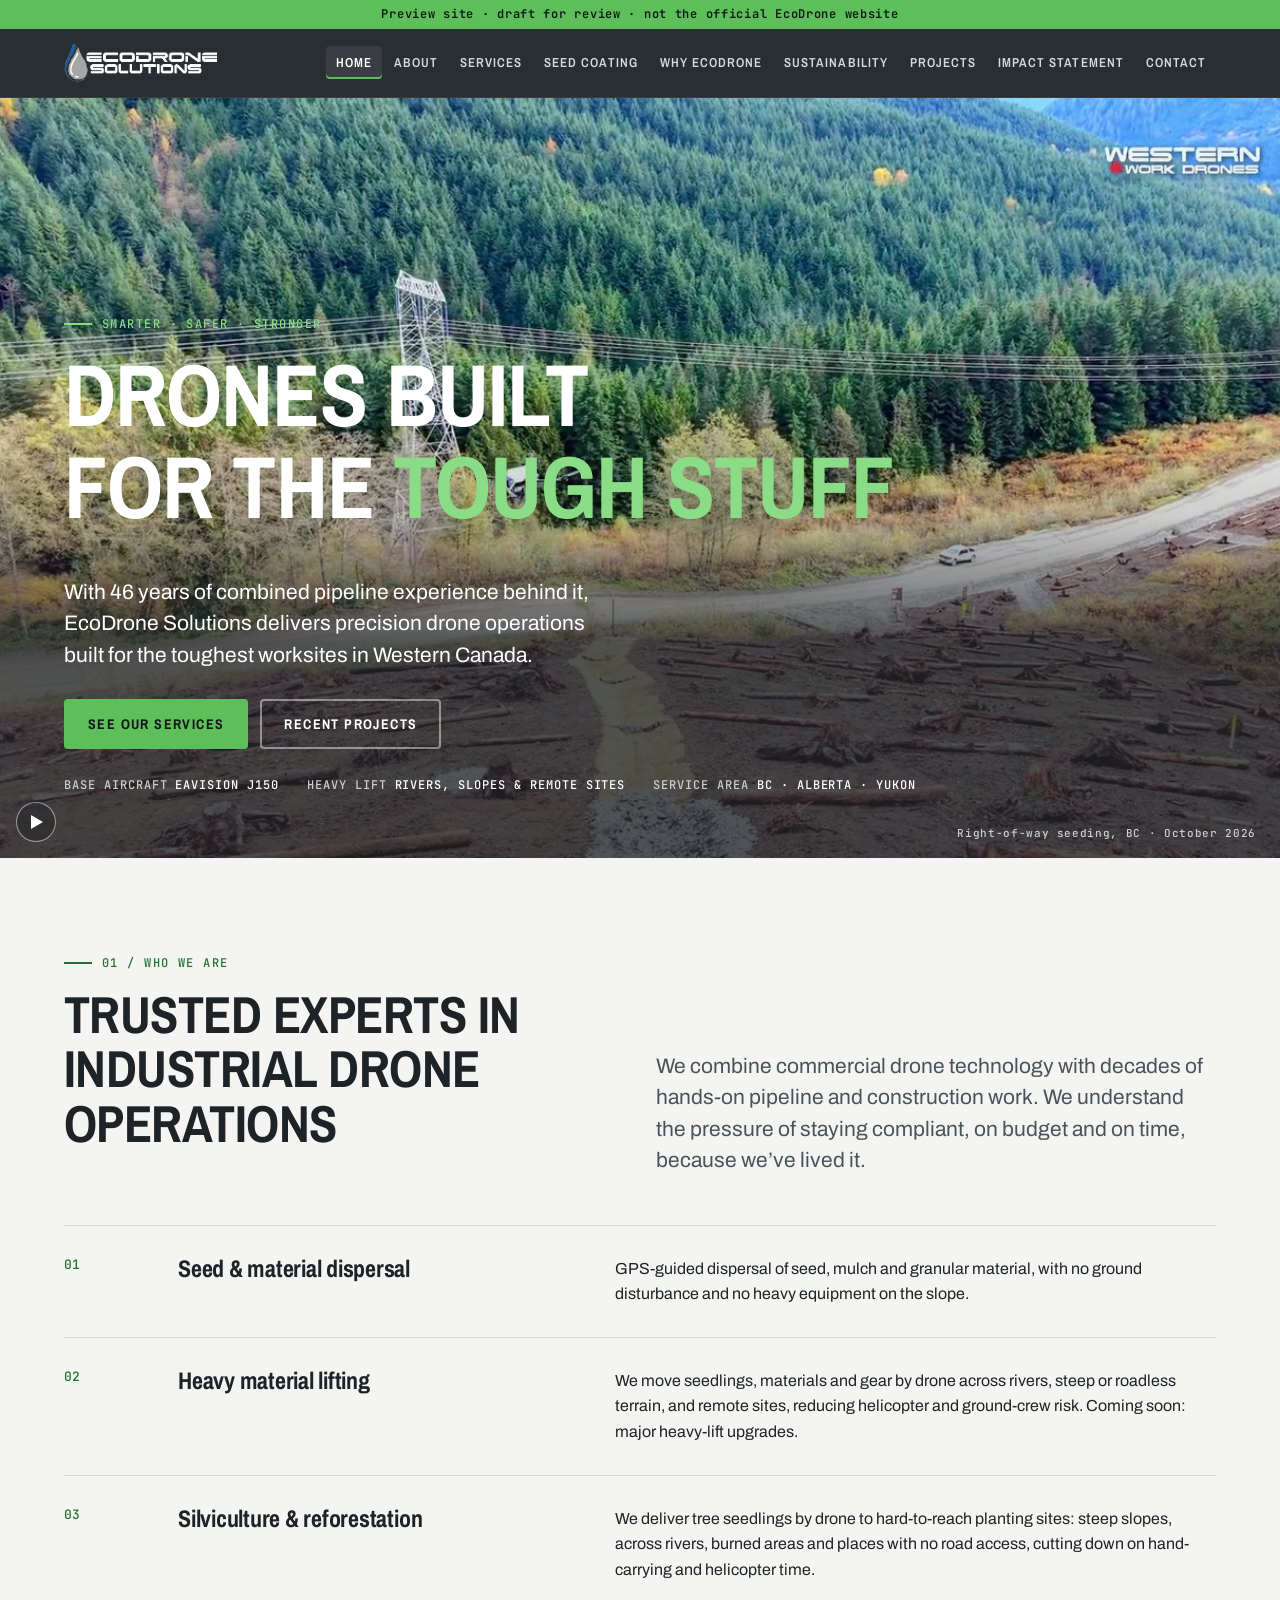
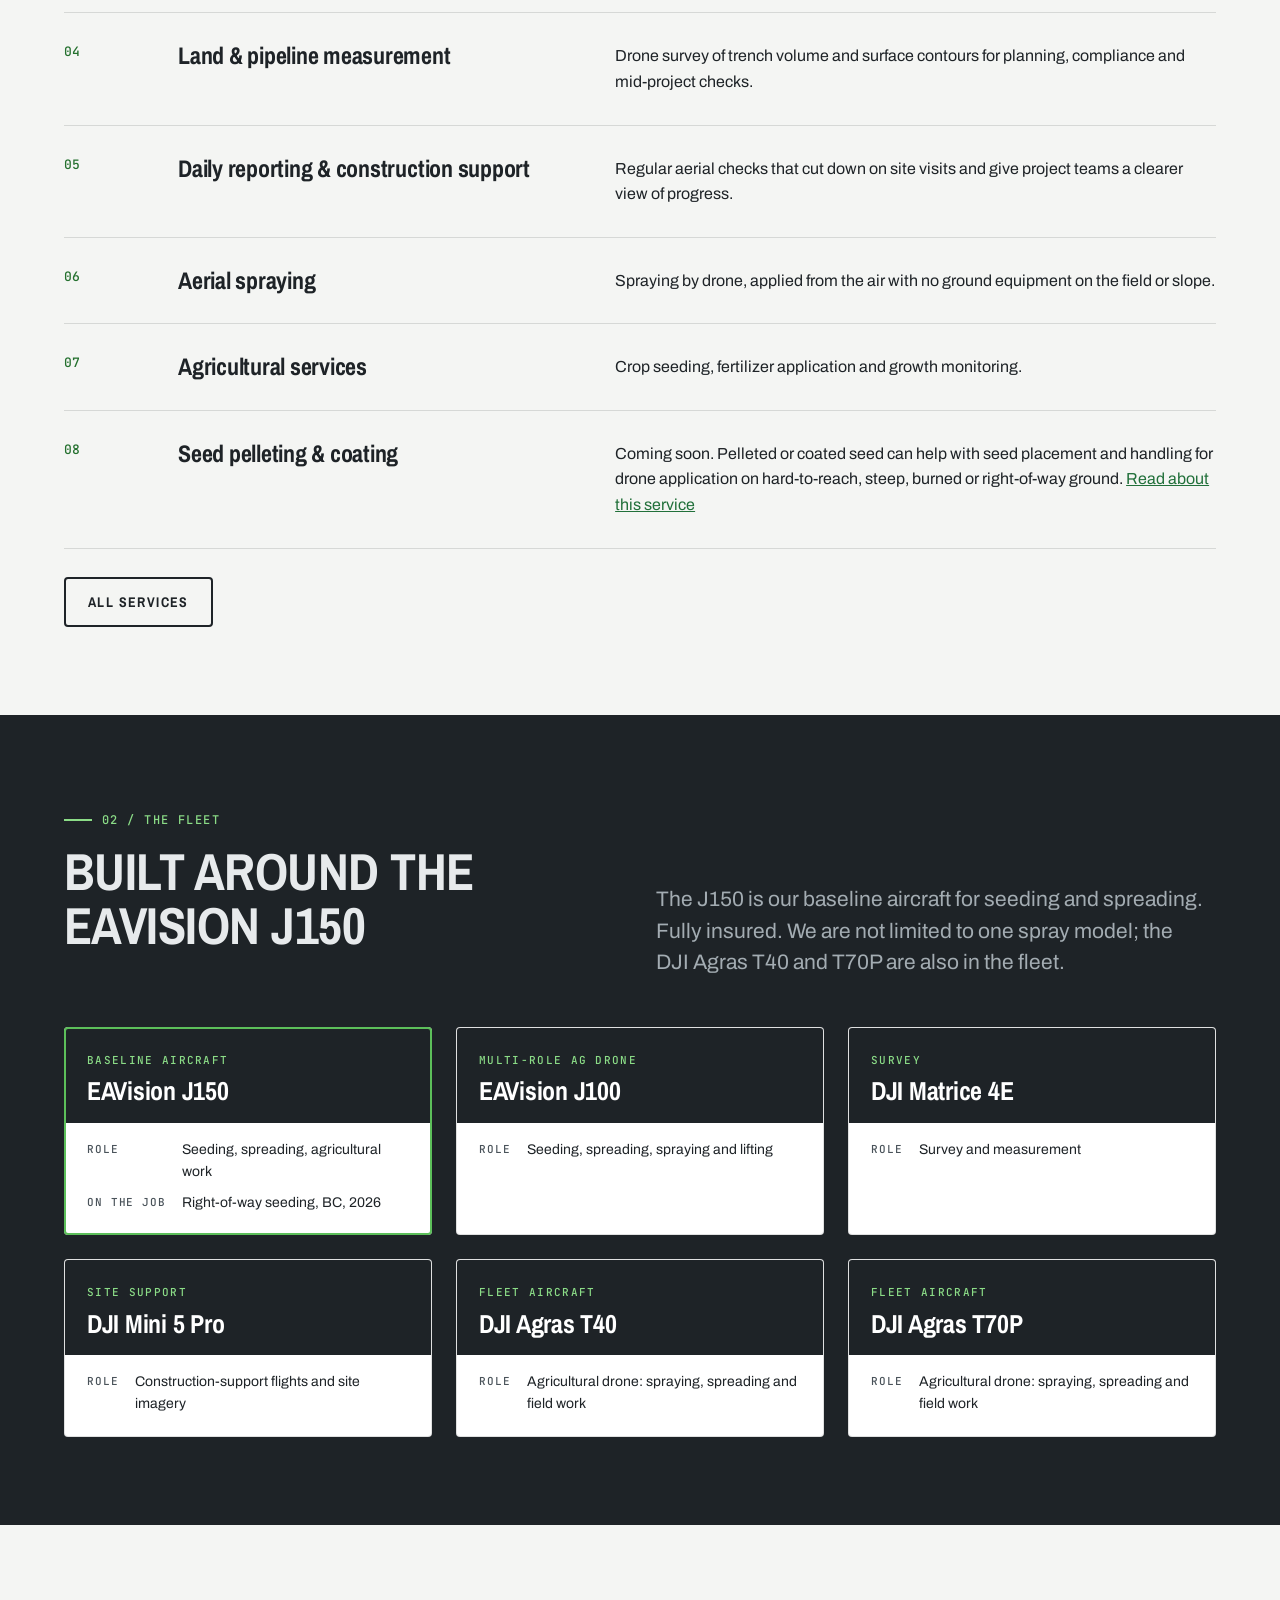
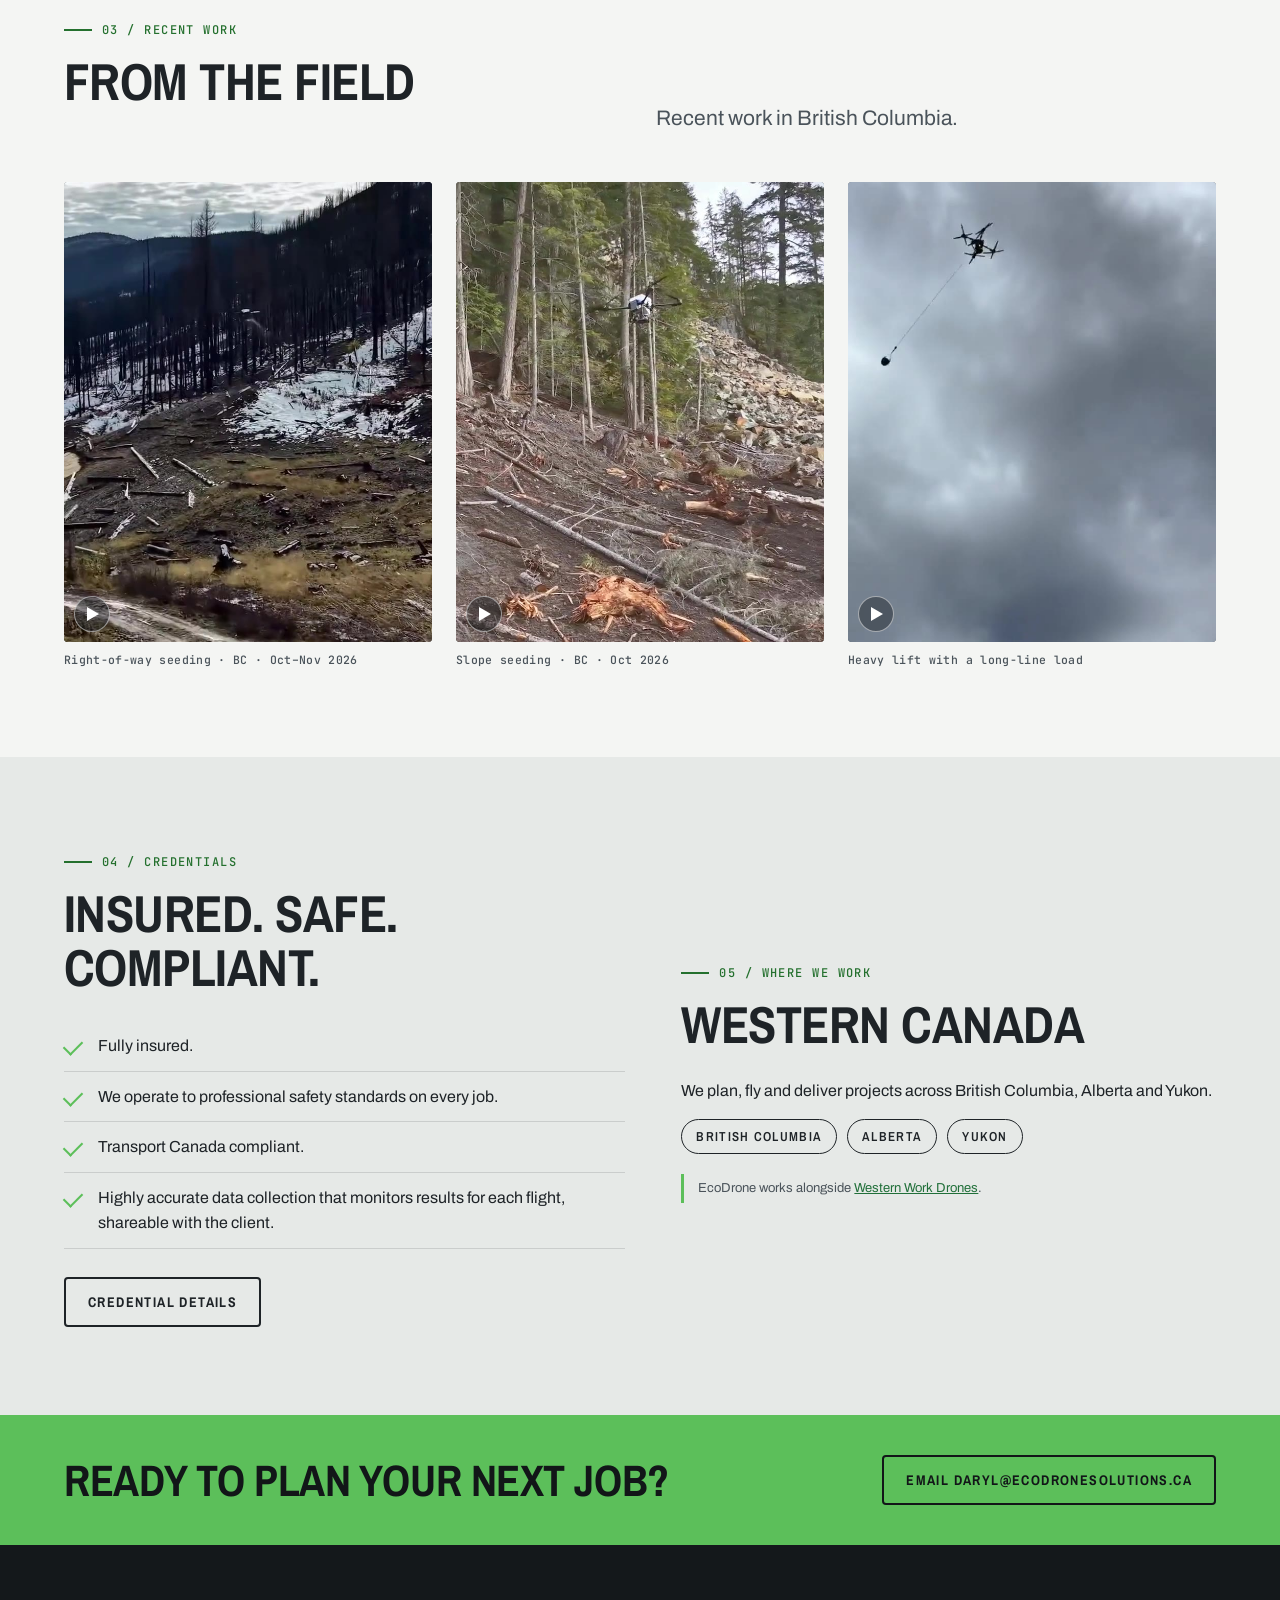
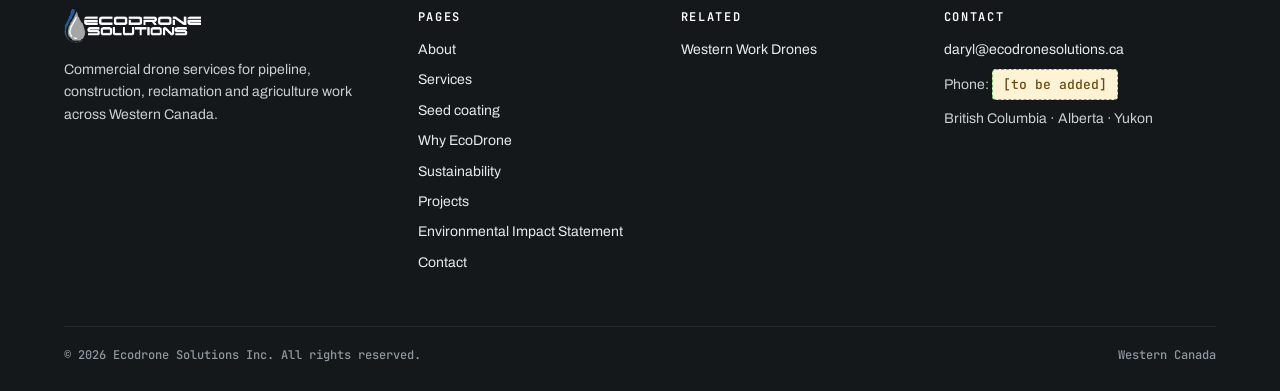
==== commit ef10c51f: "Add a Coming soon seed pelleting and coating service page. New seed-coating.html (noindex) describes" ====
--- a/index.html
+++ b/index.html
@@ -18,7 +18,7 @@
   <div class="wrap">
     <a class="logo" href="index.html" aria-label="EcoDrone Solutions home"><img src="img/Ecodrone-Logo-white.png" alt="EcoDrone Solutions" width="153" height="38"></a>
     <button class="menu-btn" aria-controls="nav" aria-expanded="false">Menu</button>
-    <ul class="nav" id="nav"><li><a href="index.html" aria-current="page">Home</a></li><li><a href="about.html">About</a></li><li><a href="services.html">Services</a></li><li><a href="why-ecodrone.html">Why EcoDrone</a></li><li><a href="sustainability.html">Sustainability</a></li><li><a href="projects.html">Projects</a></li><li><a href="environmental-impact-statement.html">Impact Statement</a></li><li><a href="contact.html">Contact</a></li></ul>
+    <ul class="nav" id="nav"><li><a href="index.html" aria-current="page">Home</a></li><li><a href="about.html">About</a></li><li><a href="services.html">Services</a></li><li><a href="seed-coating.html">Seed coating</a></li><li><a href="why-ecodrone.html">Why EcoDrone</a></li><li><a href="sustainability.html">Sustainability</a></li><li><a href="projects.html">Projects</a></li><li><a href="environmental-impact-statement.html">Impact Statement</a></li><li><a href="contact.html">Contact</a></li></ul>
   </div>
 </header>
 <main id="main">
@@ -52,6 +52,7 @@
       <div class="row"><span class="n">05</span><h3>Daily reporting &amp; construction support</h3><p>Regular aerial checks that cut down on site visits and give project teams a clearer view of progress.</p></div>
       <div class="row"><span class="n">06</span><h3>Aerial spraying</h3><p>Spraying by drone, applied from the air with no ground equipment on the field or slope.</p></div>
       <div class="row"><span class="n">07</span><h3>Agricultural services</h3><p>Crop seeding, fertilizer application and growth monitoring.</p></div>
+      <div class="row"><span class="n">08</span><h3>Seed pelleting &amp; coating</h3><p>Coming soon. Pelleted or coated seed can help with seed placement and handling for drone application on hard-to-reach, steep, burned or right-of-way ground. <a href="seed-coating.html">Read about this service</a></p></div>
     </div>
     <div class="btns"><a class="btn btn-line" href="services.html">All services</a></div>
   </div>
@@ -126,6 +127,7 @@
         <h4>Pages</h4>
         <ul>
           <li><a href="about.html">About</a></li><li><a href="services.html">Services</a></li>
+          <li><a href="seed-coating.html">Seed coating</a></li>
           <li><a href="why-ecodrone.html">Why EcoDrone</a></li><li><a href="sustainability.html">Sustainability</a></li>
           <li><a href="projects.html">Projects</a></li><li><a href="environmental-impact-statement.html">Environmental Impact Statement</a></li>
           <li><a href="contact.html">Contact</a></li>
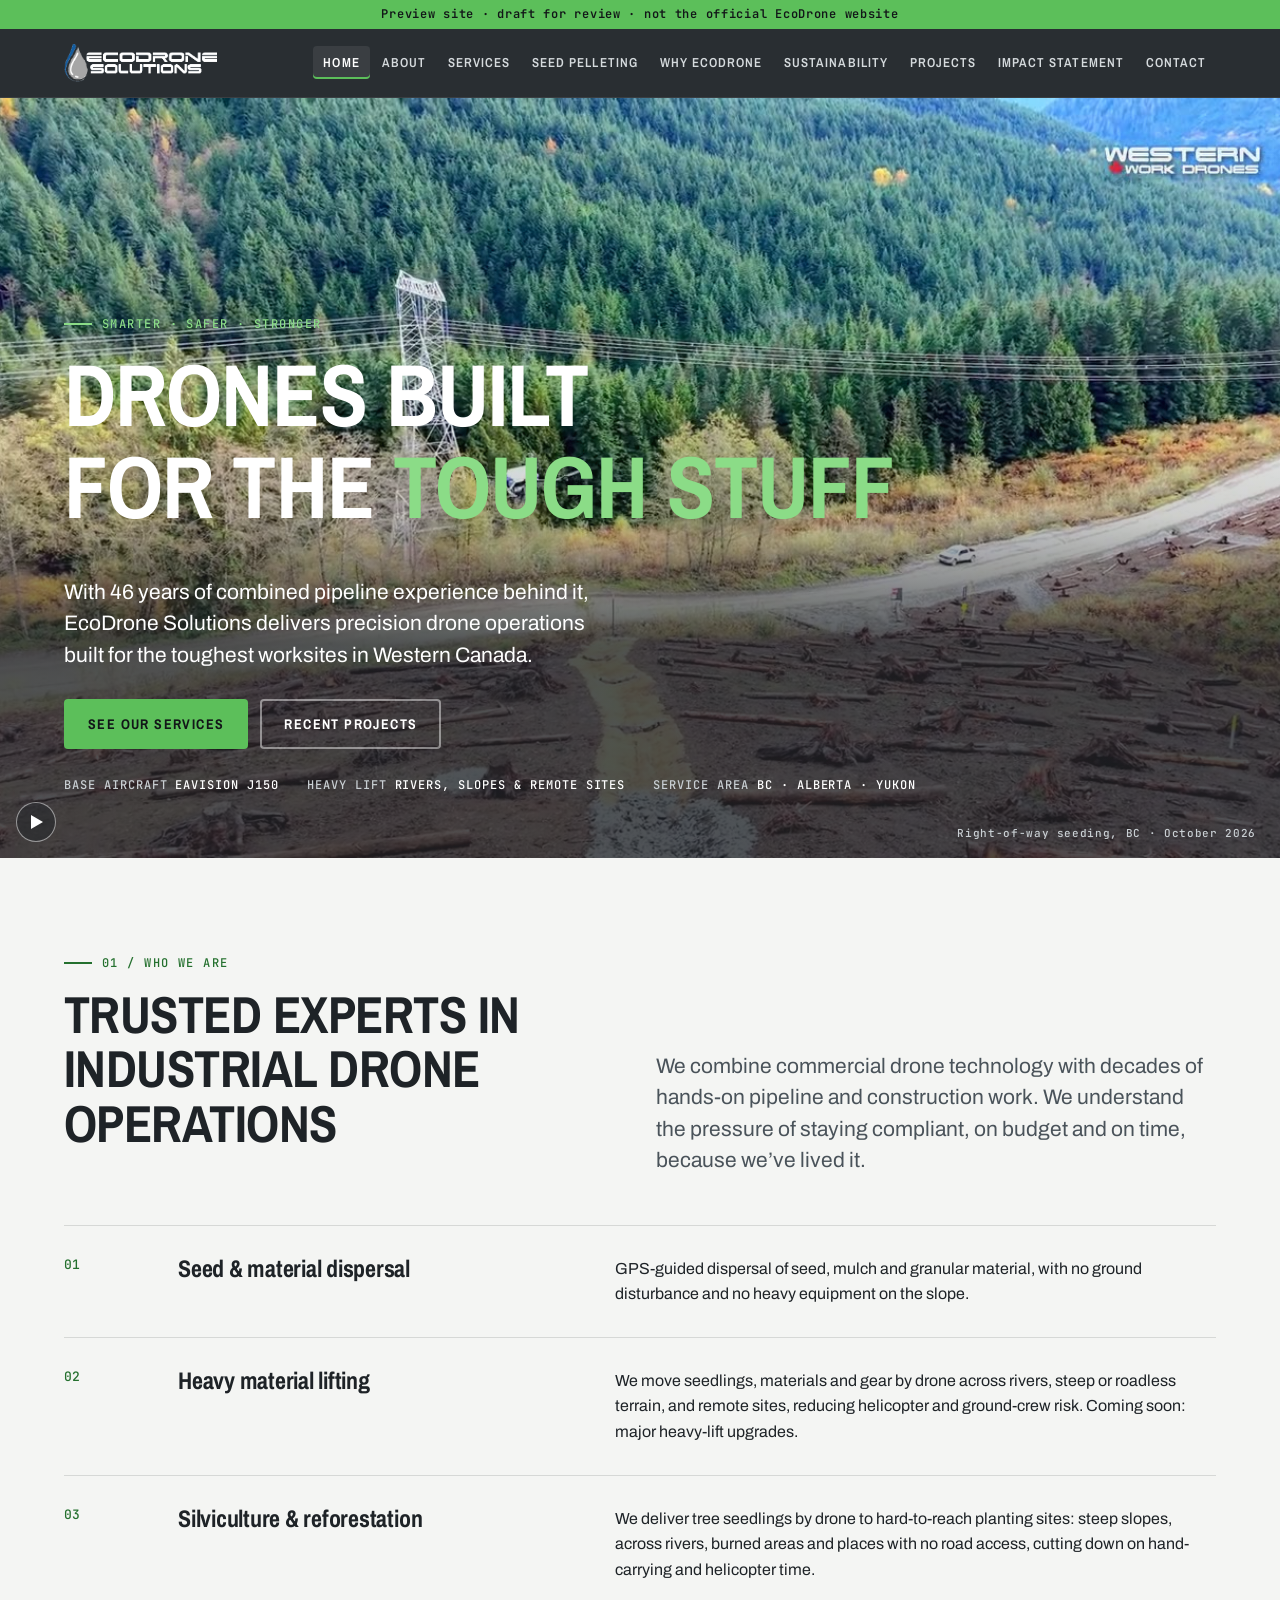
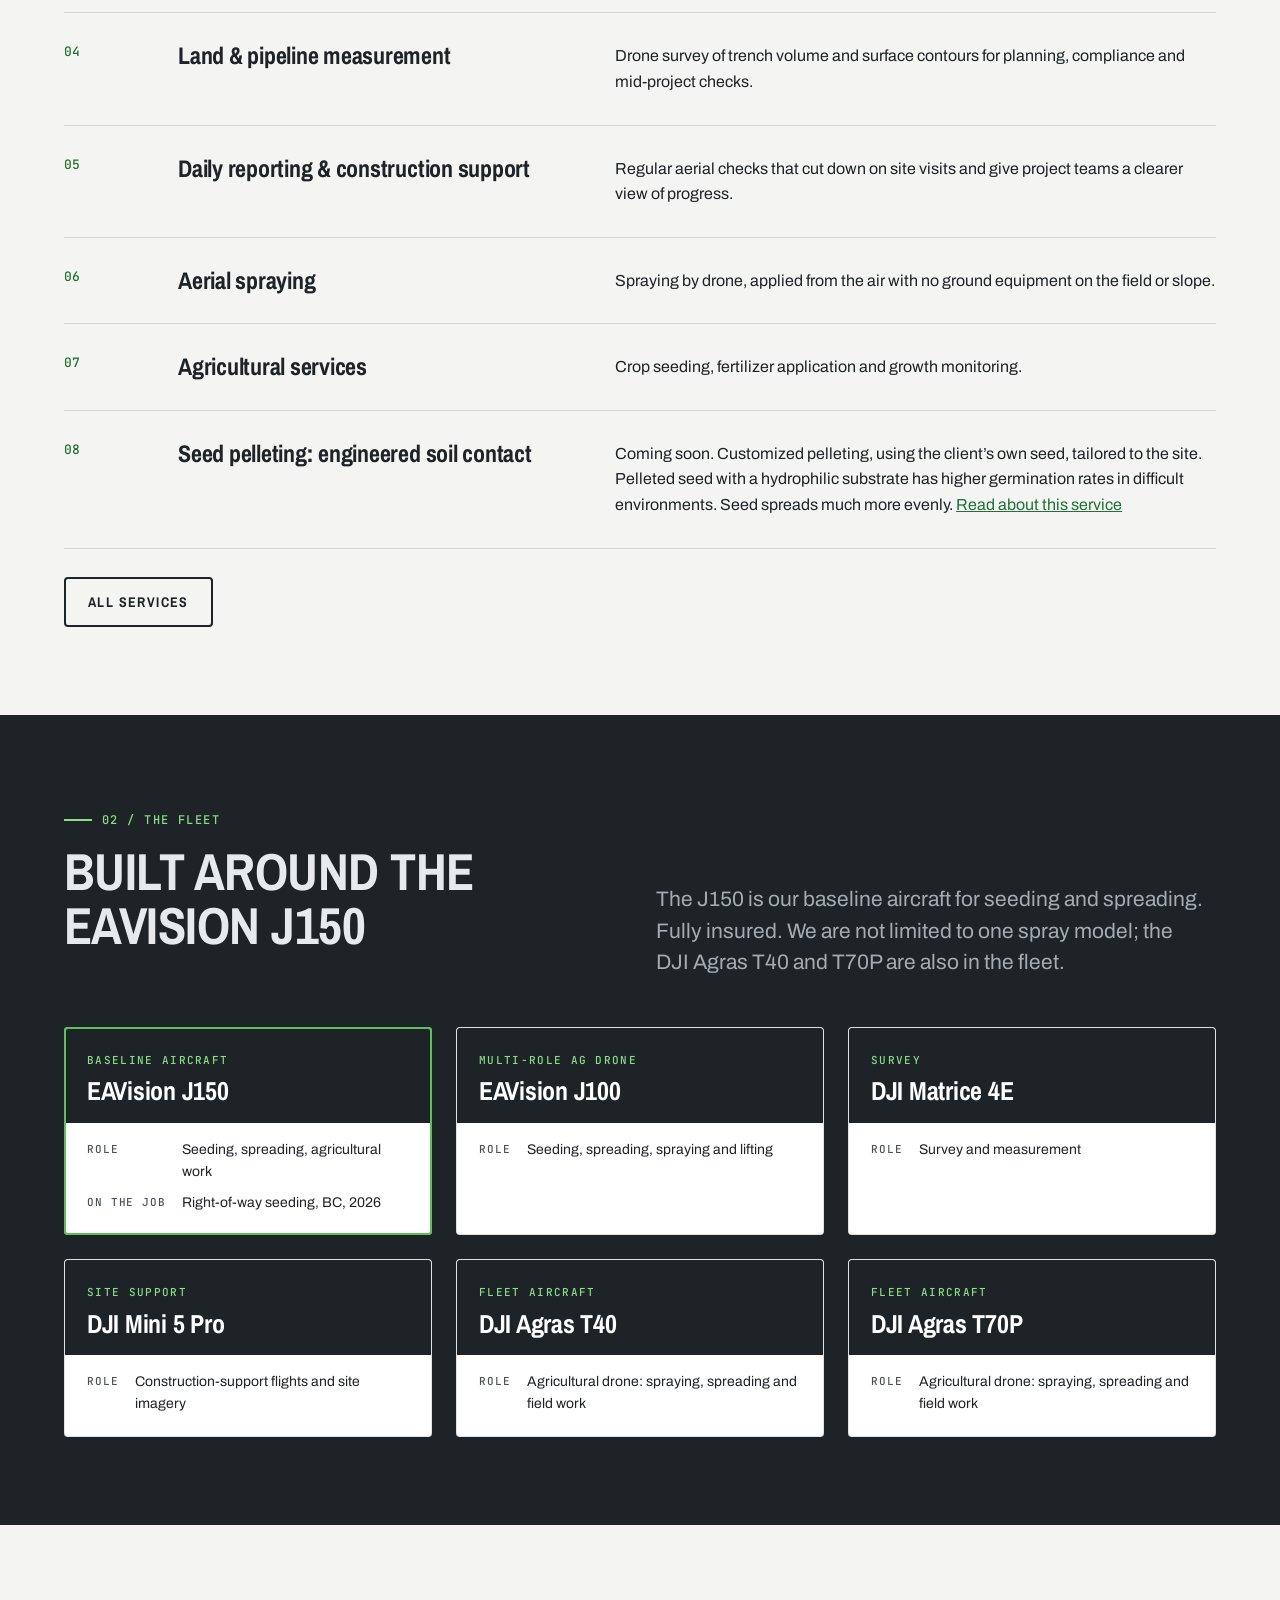
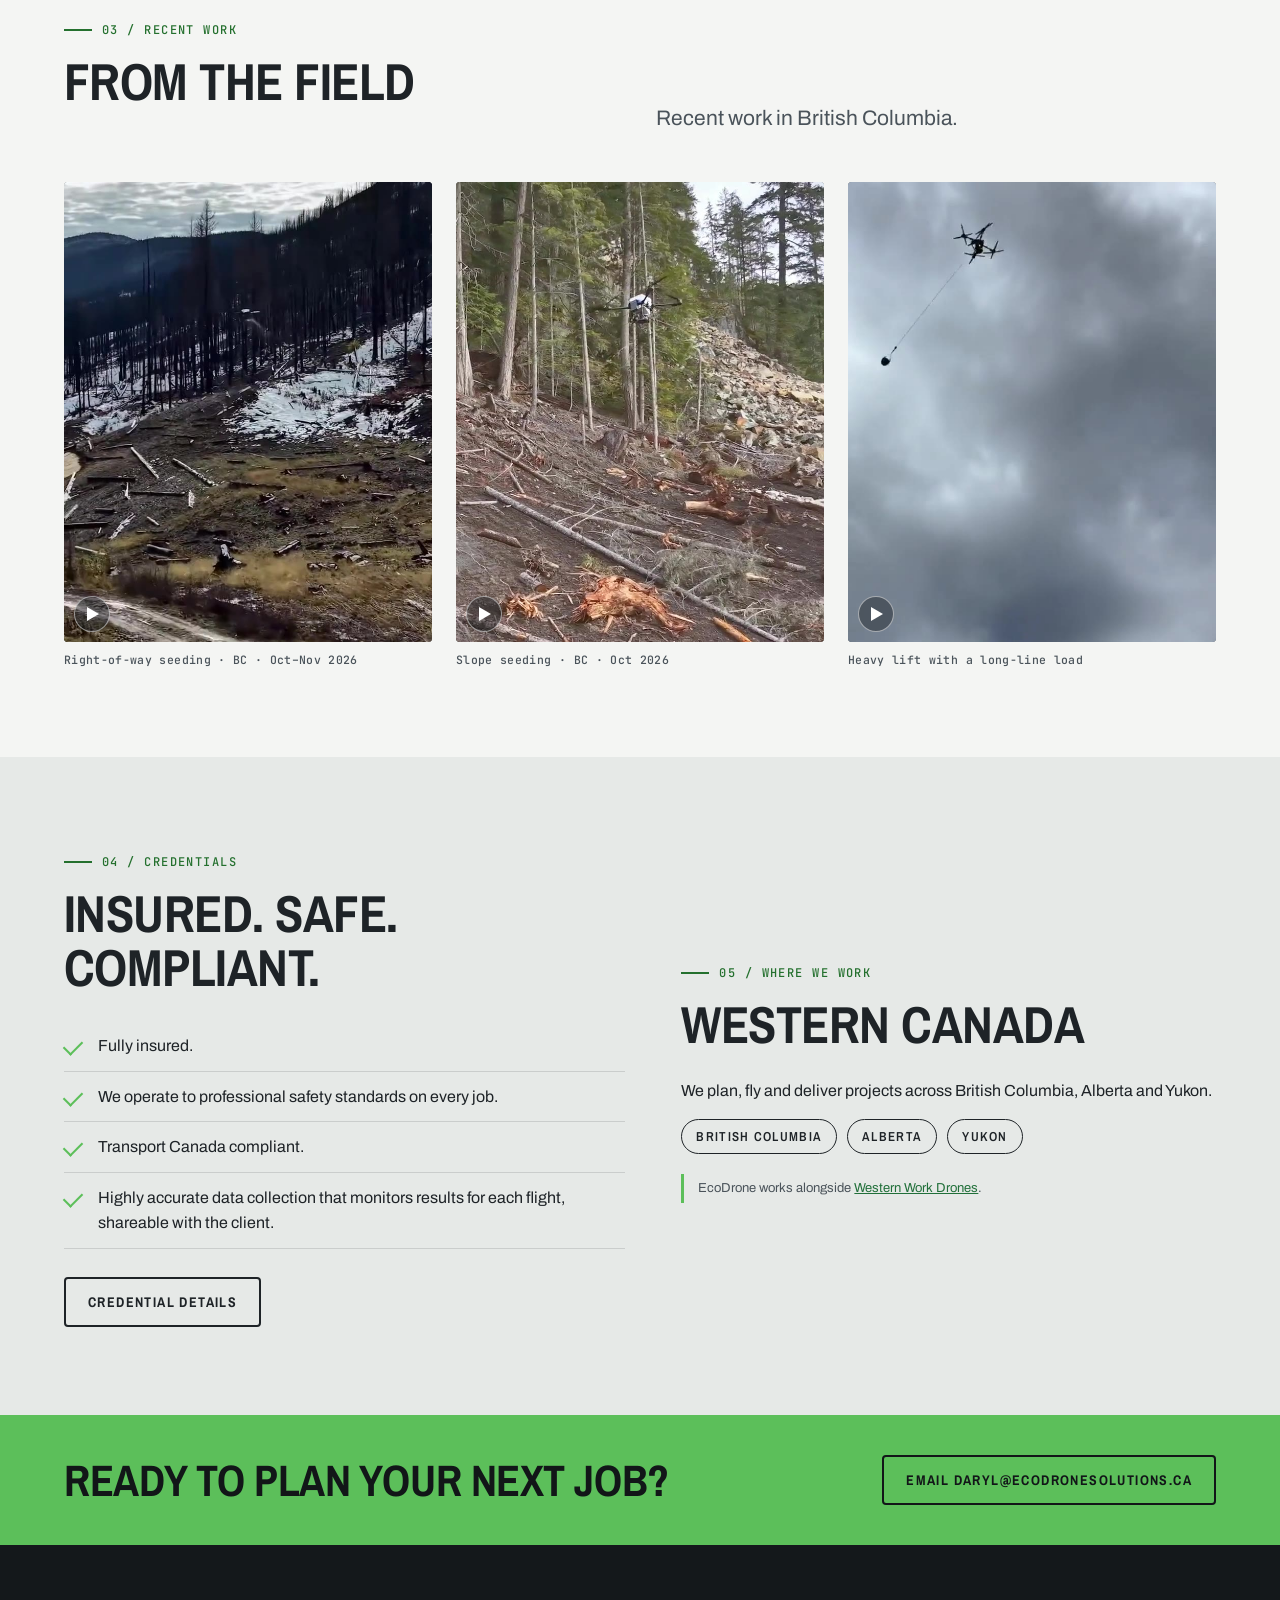
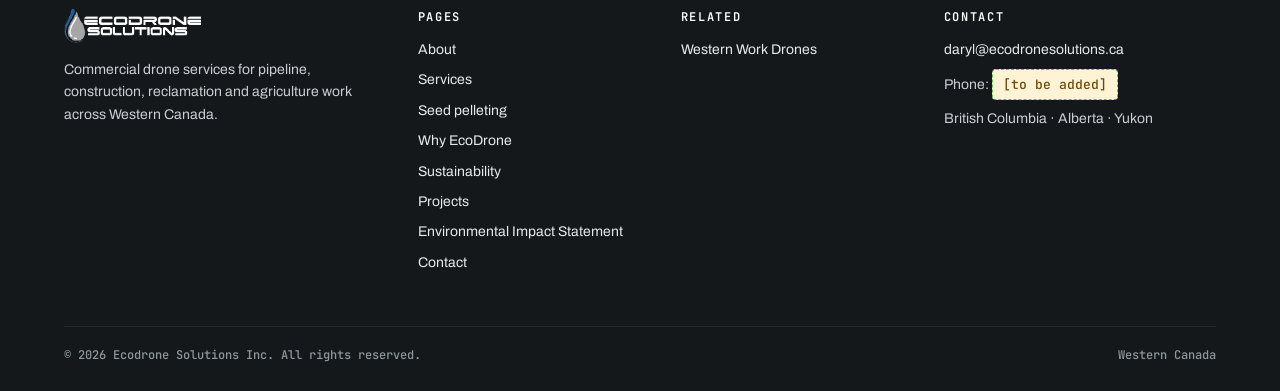
==== commit f439bfa9: "Rewrite the seed pelleting page with Daryl's engineered soil contact copy. Coming soon remains in th" ====
--- a/index.html
+++ b/index.html
@@ -18,7 +18,7 @@
   <div class="wrap">
     <a class="logo" href="index.html" aria-label="EcoDrone Solutions home"><img src="img/Ecodrone-Logo-white.png" alt="EcoDrone Solutions" width="153" height="38"></a>
     <button class="menu-btn" aria-controls="nav" aria-expanded="false">Menu</button>
-    <ul class="nav" id="nav"><li><a href="index.html" aria-current="page">Home</a></li><li><a href="about.html">About</a></li><li><a href="services.html">Services</a></li><li><a href="seed-coating.html">Seed coating</a></li><li><a href="why-ecodrone.html">Why EcoDrone</a></li><li><a href="sustainability.html">Sustainability</a></li><li><a href="projects.html">Projects</a></li><li><a href="environmental-impact-statement.html">Impact Statement</a></li><li><a href="contact.html">Contact</a></li></ul>
+    <ul class="nav" id="nav"><li><a href="index.html" aria-current="page">Home</a></li><li><a href="about.html">About</a></li><li><a href="services.html">Services</a></li><li><a href="seed-coating.html">Seed pelleting</a></li><li><a href="why-ecodrone.html">Why EcoDrone</a></li><li><a href="sustainability.html">Sustainability</a></li><li><a href="projects.html">Projects</a></li><li><a href="environmental-impact-statement.html">Impact Statement</a></li><li><a href="contact.html">Contact</a></li></ul>
   </div>
 </header>
 <main id="main">
@@ -52,7 +52,7 @@
       <div class="row"><span class="n">05</span><h3>Daily reporting &amp; construction support</h3><p>Regular aerial checks that cut down on site visits and give project teams a clearer view of progress.</p></div>
       <div class="row"><span class="n">06</span><h3>Aerial spraying</h3><p>Spraying by drone, applied from the air with no ground equipment on the field or slope.</p></div>
       <div class="row"><span class="n">07</span><h3>Agricultural services</h3><p>Crop seeding, fertilizer application and growth monitoring.</p></div>
-      <div class="row"><span class="n">08</span><h3>Seed pelleting &amp; coating</h3><p>Coming soon. Pelleted or coated seed can help with seed placement and handling for drone application on hard-to-reach, steep, burned or right-of-way ground. <a href="seed-coating.html">Read about this service</a></p></div>
+      <div class="row"><span class="n">08</span><h3>Seed pelleting: engineered soil contact</h3><p>Coming soon. Customized pelleting, using the client&rsquo;s own seed, tailored to the site. Pelleted seed with a hydrophilic substrate has higher germination rates in difficult environments. Seed spreads much more evenly. <a href="seed-coating.html">Read about this service</a></p></div>
     </div>
     <div class="btns"><a class="btn btn-line" href="services.html">All services</a></div>
   </div>
@@ -127,7 +127,7 @@
         <h4>Pages</h4>
         <ul>
           <li><a href="about.html">About</a></li><li><a href="services.html">Services</a></li>
-          <li><a href="seed-coating.html">Seed coating</a></li>
+          <li><a href="seed-coating.html">Seed pelleting</a></li>
           <li><a href="why-ecodrone.html">Why EcoDrone</a></li><li><a href="sustainability.html">Sustainability</a></li>
           <li><a href="projects.html">Projects</a></li><li><a href="environmental-impact-statement.html">Environmental Impact Statement</a></li>
           <li><a href="contact.html">Contact</a></li>
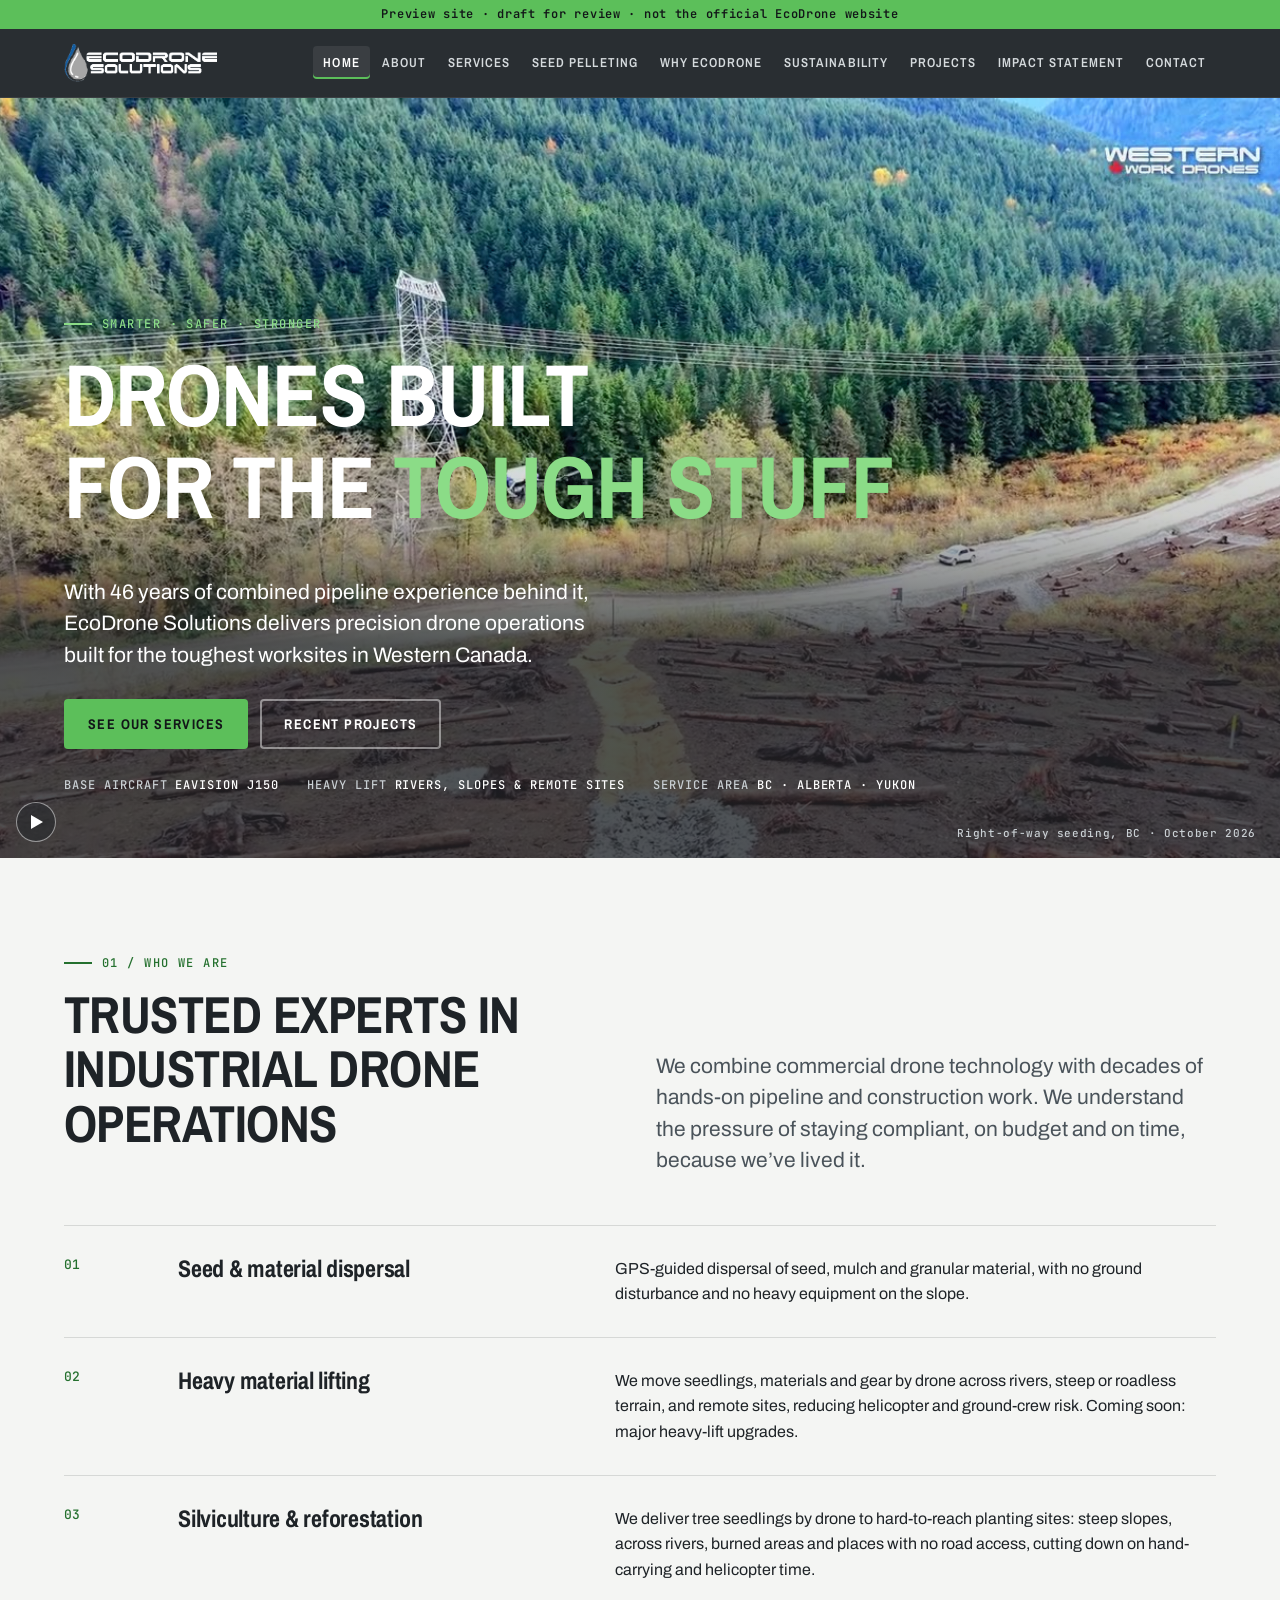
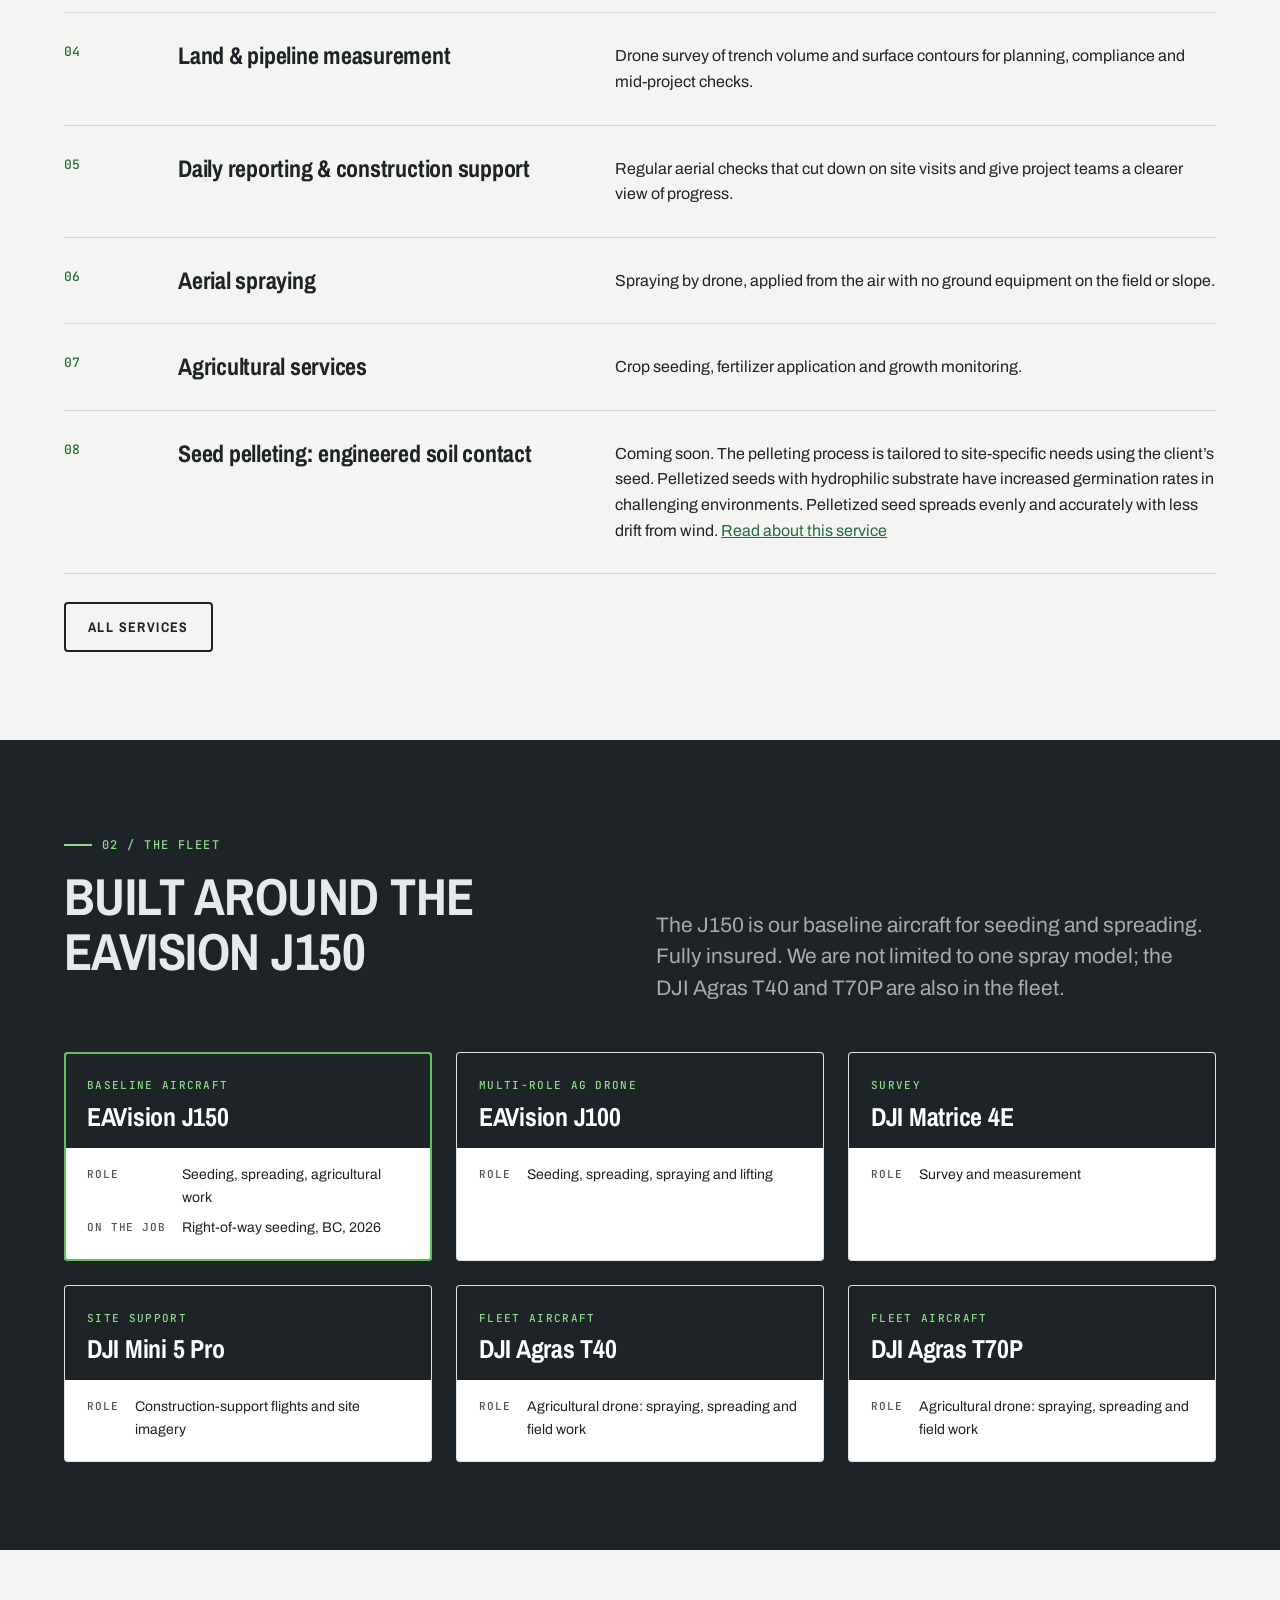
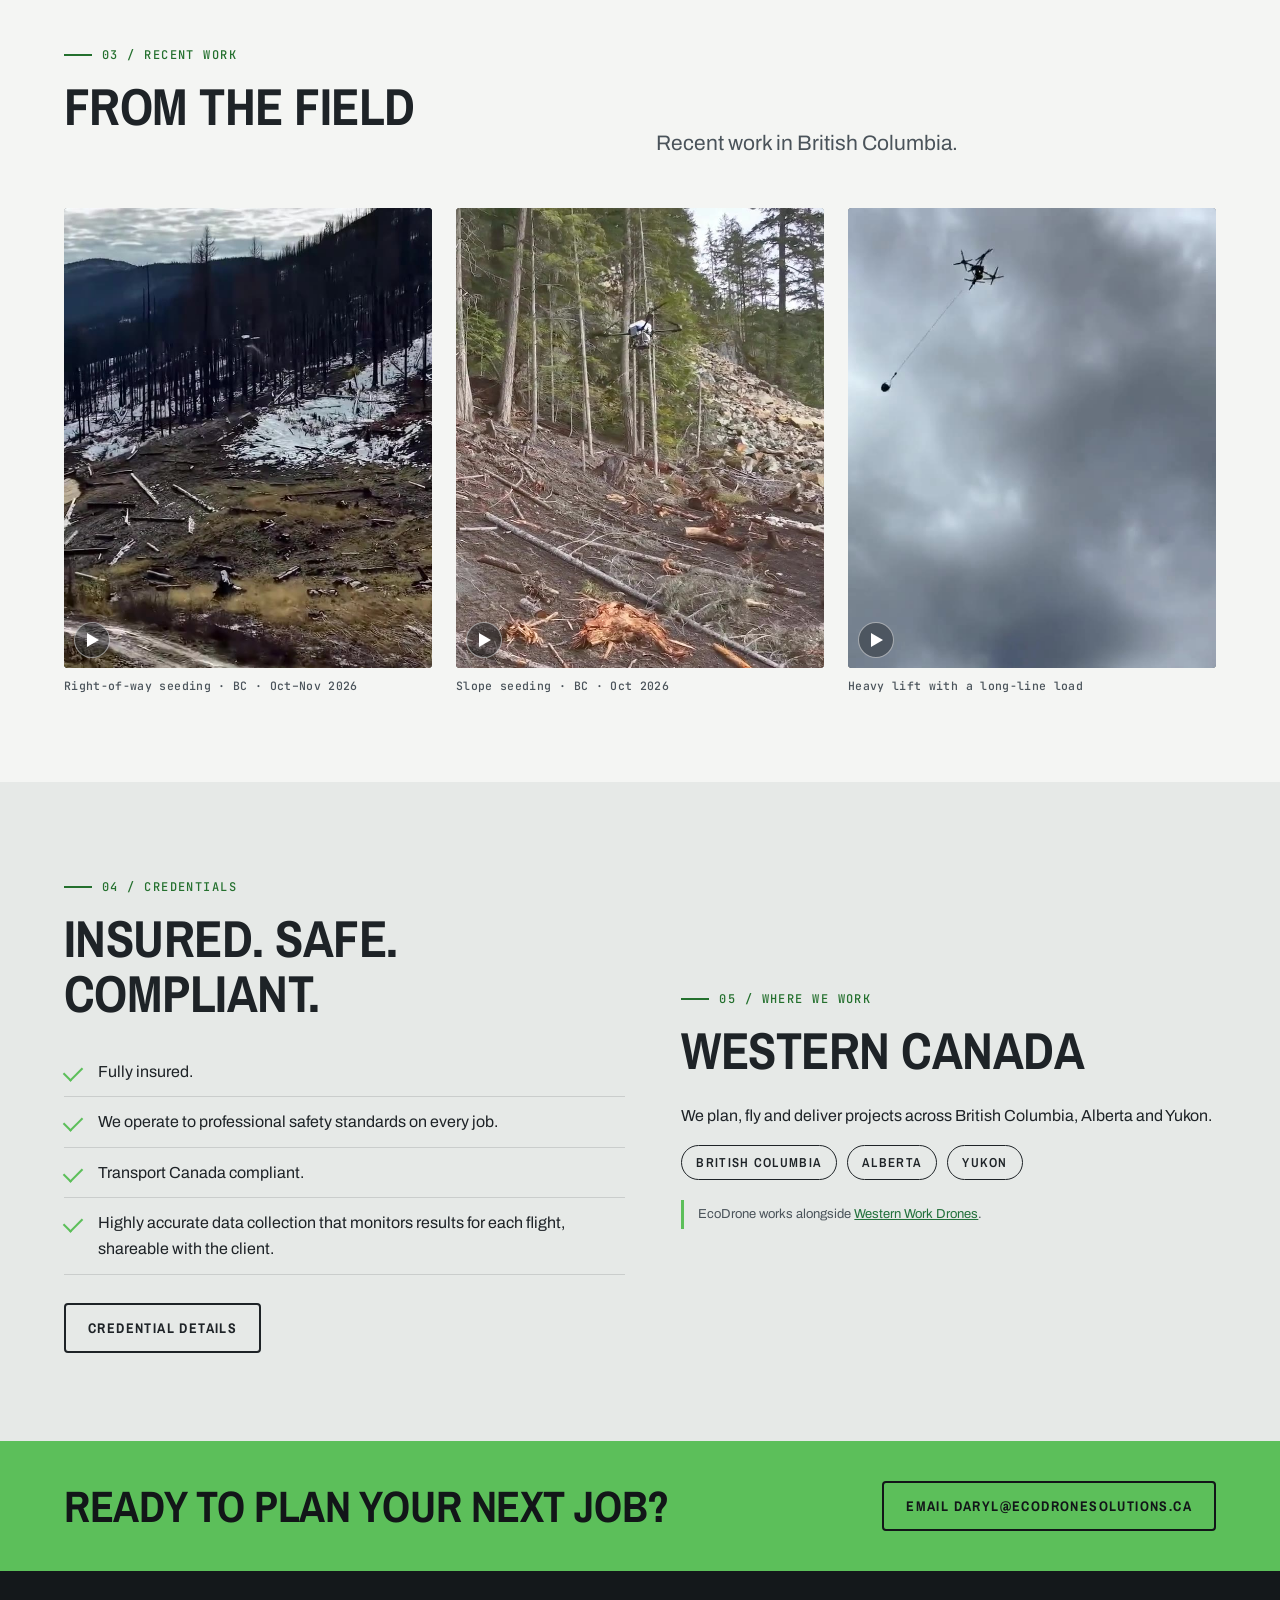
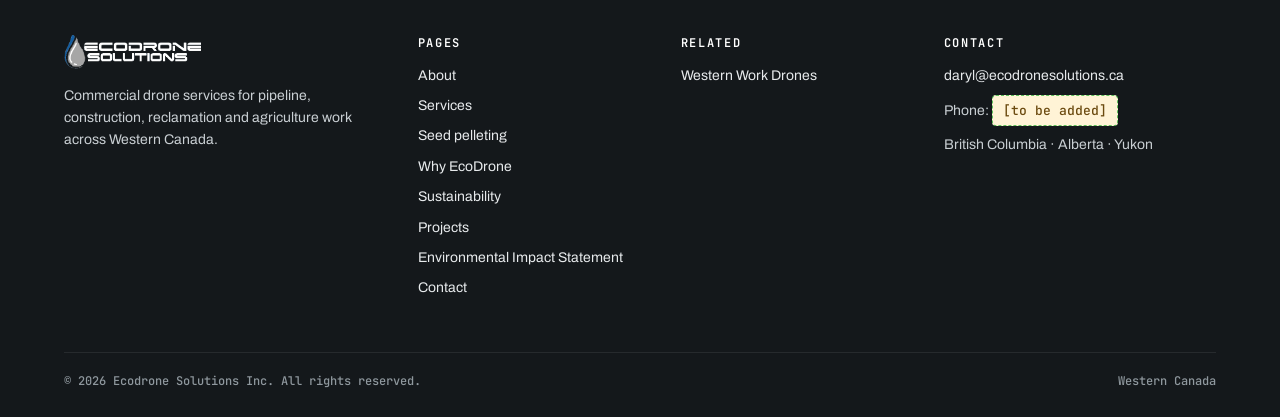
==== commit ecef7775: "Update the seed pelleting benefits with Daryl's approved wording. Replace the six Benefits bullets a" ====
--- a/index.html
+++ b/index.html
@@ -52,7 +52,7 @@
       <div class="row"><span class="n">05</span><h3>Daily reporting &amp; construction support</h3><p>Regular aerial checks that cut down on site visits and give project teams a clearer view of progress.</p></div>
       <div class="row"><span class="n">06</span><h3>Aerial spraying</h3><p>Spraying by drone, applied from the air with no ground equipment on the field or slope.</p></div>
       <div class="row"><span class="n">07</span><h3>Agricultural services</h3><p>Crop seeding, fertilizer application and growth monitoring.</p></div>
-      <div class="row"><span class="n">08</span><h3>Seed pelleting: engineered soil contact</h3><p>Coming soon. Customized pelleting, using the client&rsquo;s own seed, tailored to the site. Pelleted seed with a hydrophilic substrate has higher germination rates in difficult environments. Seed spreads much more evenly. <a href="seed-coating.html">Read about this service</a></p></div>
+      <div class="row"><span class="n">08</span><h3>Seed pelleting: engineered soil contact</h3><p>Coming soon. The pelleting process is tailored to site-specific needs using the client&rsquo;s seed. Pelletized seeds with hydrophilic substrate have increased germination rates in challenging environments. Pelletized seed spreads evenly and accurately with less drift from wind. <a href="seed-coating.html">Read about this service</a></p></div>
     </div>
     <div class="btns"><a class="btn btn-line" href="services.html">All services</a></div>
   </div>
--- a/css/site.css
+++ b/css/site.css
@@ -275,3 +275,17 @@
 .fig.has-clip > a.fig-link{position:absolute;inset:0;z-index:3;display:block;color:inherit;text-decoration:none}
 .fig.has-clip > a.fig-link .bg-media{z-index:0}
 .caption-chip{pointer-events:none}
+
+/* Materials lineup (copied from the live WWD ecology section) */
+.materials{margin-top:40px}
+.row + .materials{margin-top:4px;padding:4px 0 28px;border-bottom:1px solid var(--line)}
+.materials-head{display:flex;flex-wrap:wrap;align-items:baseline;justify-content:space-between;gap:8px 16px;margin-bottom:16px}
+.materials-head h2,.materials-head h3{margin:0;font-size:clamp(22px,2.4vw,32px);text-transform:none}
+.materials-kicker{margin:0;font:500 11px var(--f-mono);letter-spacing:.12em;text-transform:uppercase;color:var(--slate)}
+.materials-grid{display:grid;grid-template-columns:repeat(4,minmax(0,1fr));gap:12px}
+@media (max-width:760px){.materials-grid{grid-template-columns:repeat(2,minmax(0,1fr))}}
+.materials-grid .fig{aspect-ratio:1/1}
+.materials-grid figcaption{padding:10px 2px 0}
+.materials-grid figcaption b{display:block;font:600 15px/1.3 var(--f-display);color:var(--ink);letter-spacing:0;text-transform:none}
+.materials-grid figcaption span{display:block;margin-top:2px;font:500 11px/1.4 var(--f-mono);letter-spacing:.08em;text-transform:uppercase;color:var(--slate)}
+.materials-note{margin:12px 0 0;font-size:13px;color:var(--slate);max-width:72ch}
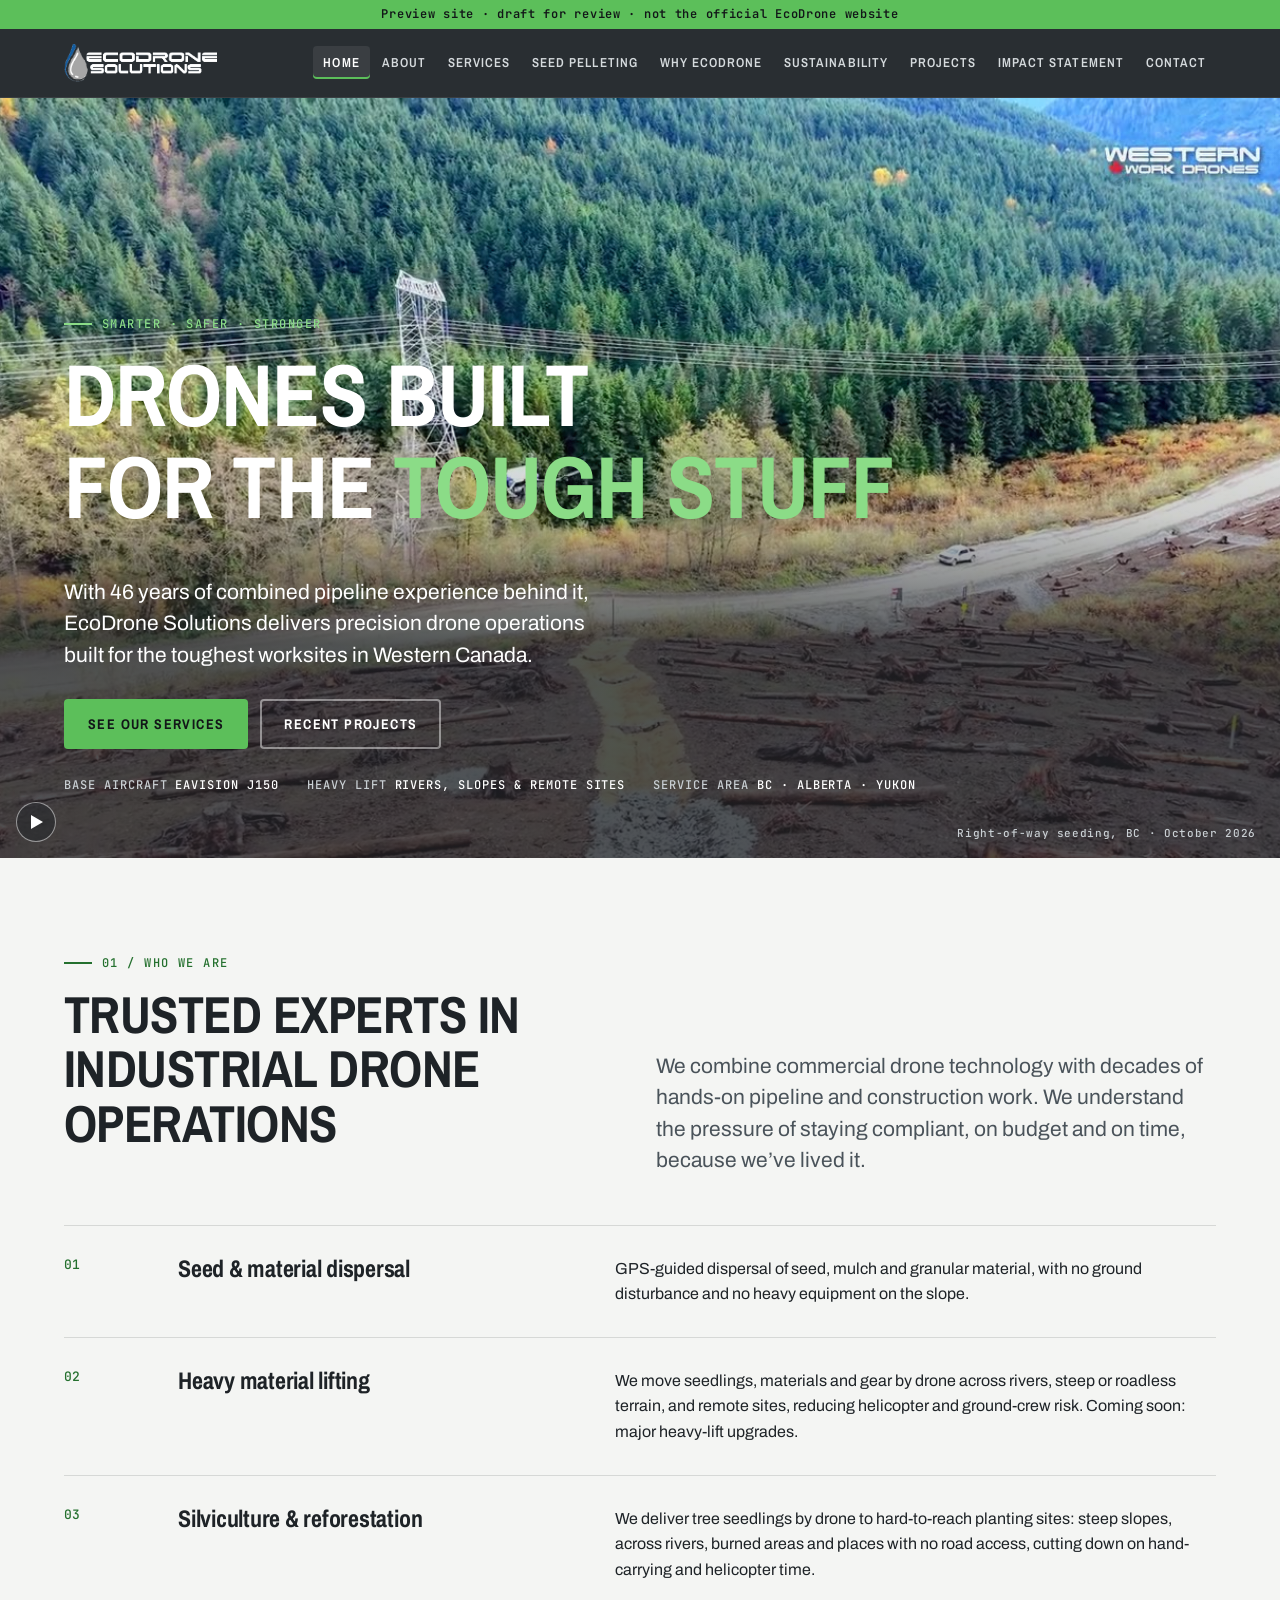
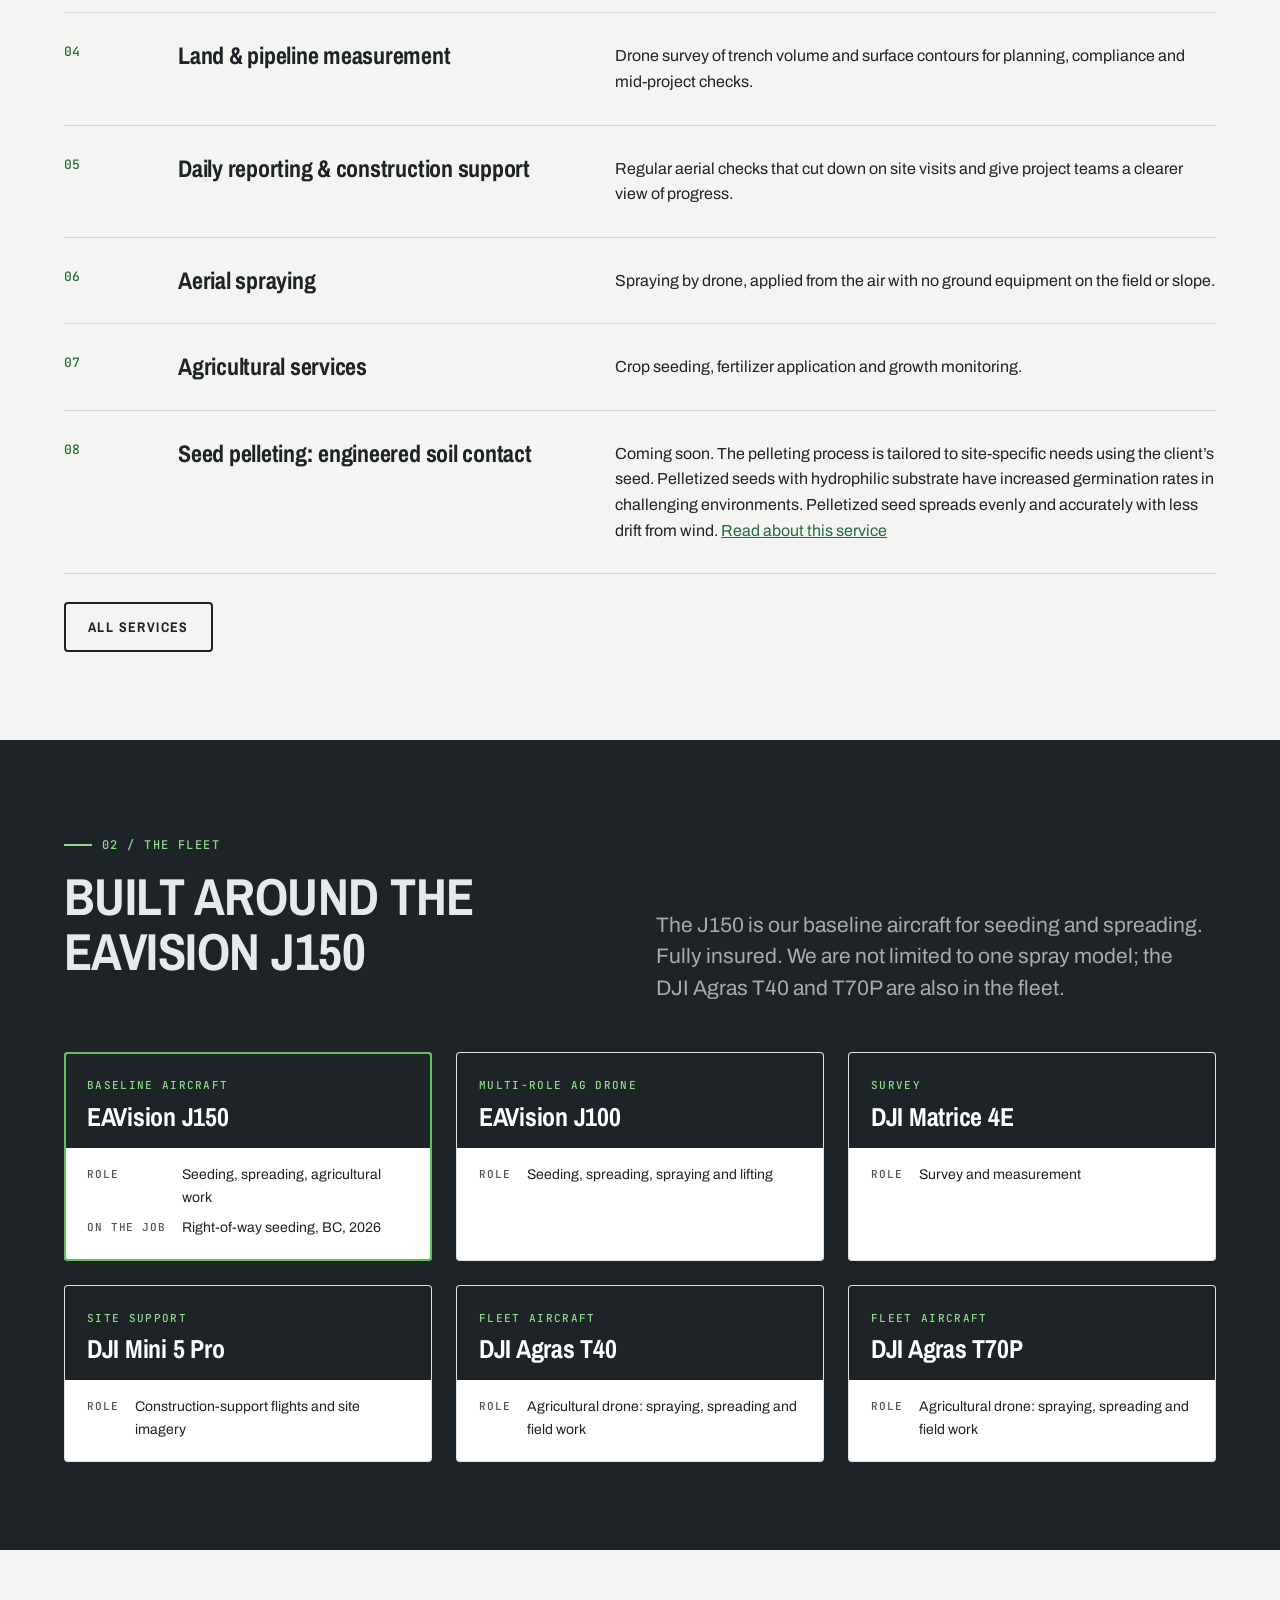
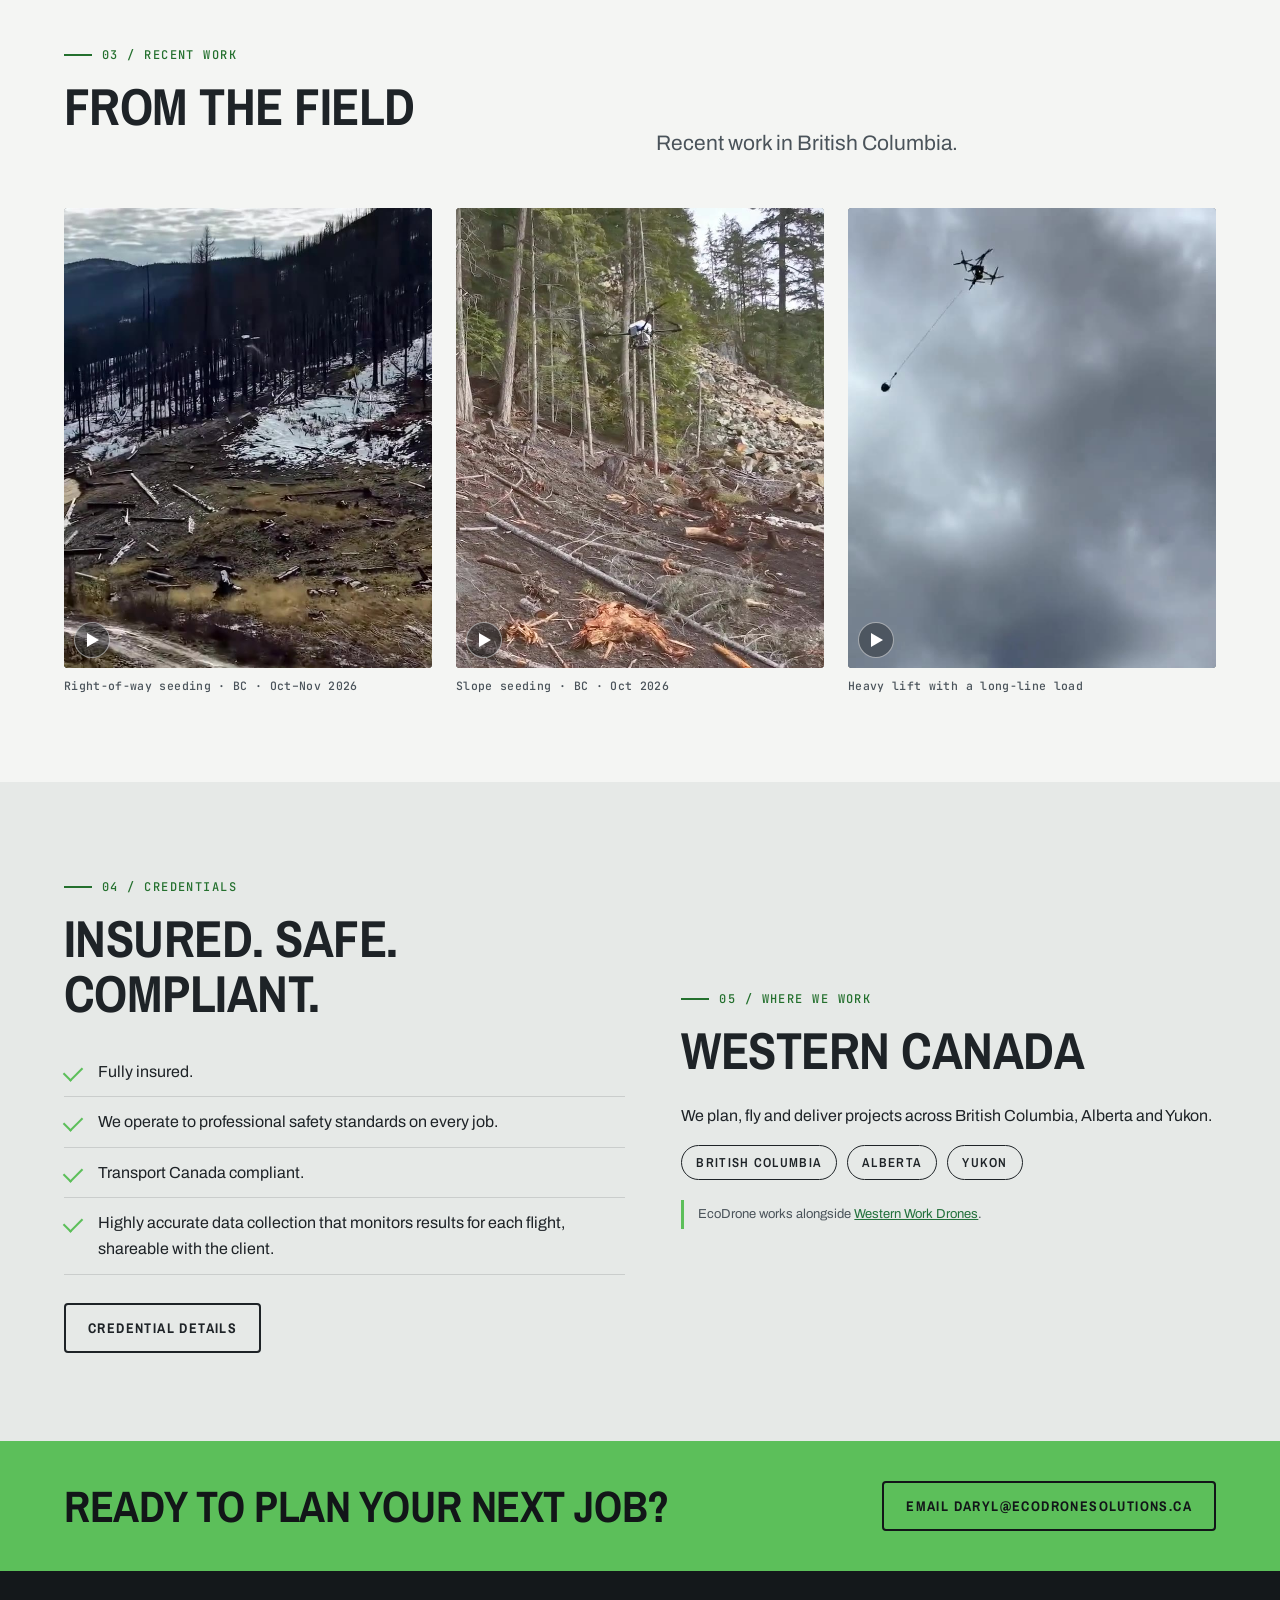
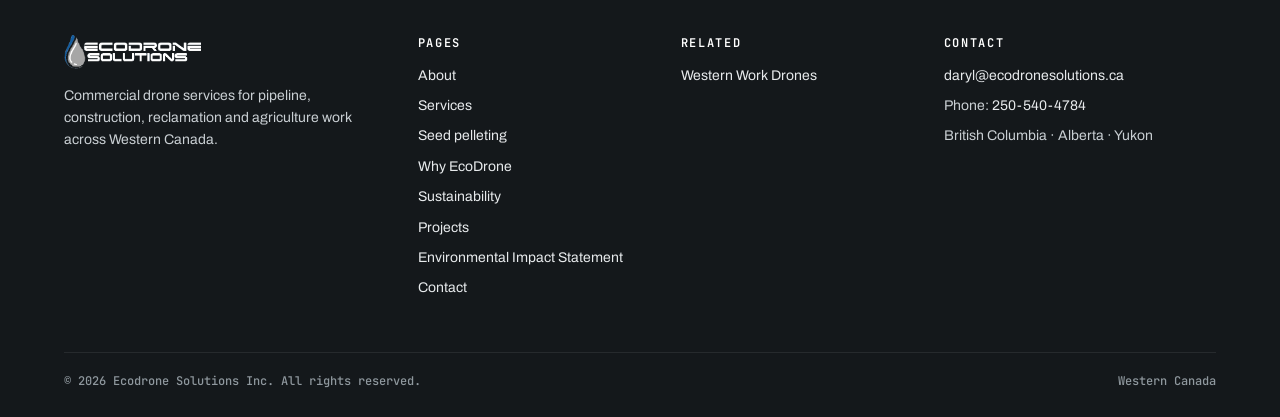
==== commit 4d74782c: "Add the contact phone number 250-540-4784 in existing placeholders." ====
--- a/index.html
+++ b/index.html
@@ -143,7 +143,7 @@
         <h4>Contact</h4>
         <ul>
           <li><a href="mailto:daryl@ecodronesolutions.ca">daryl@ecodronesolutions.ca</a></li>
-          <li class="nowrap">Phone: <span class="pending">[to be added]</span></li>
+          <li class="nowrap">Phone: <a href="tel:+12505404784">250-540-4784</a></li>
           <li>British Columbia &middot; Alberta &middot; Yukon</li>
         </ul>
       </div>
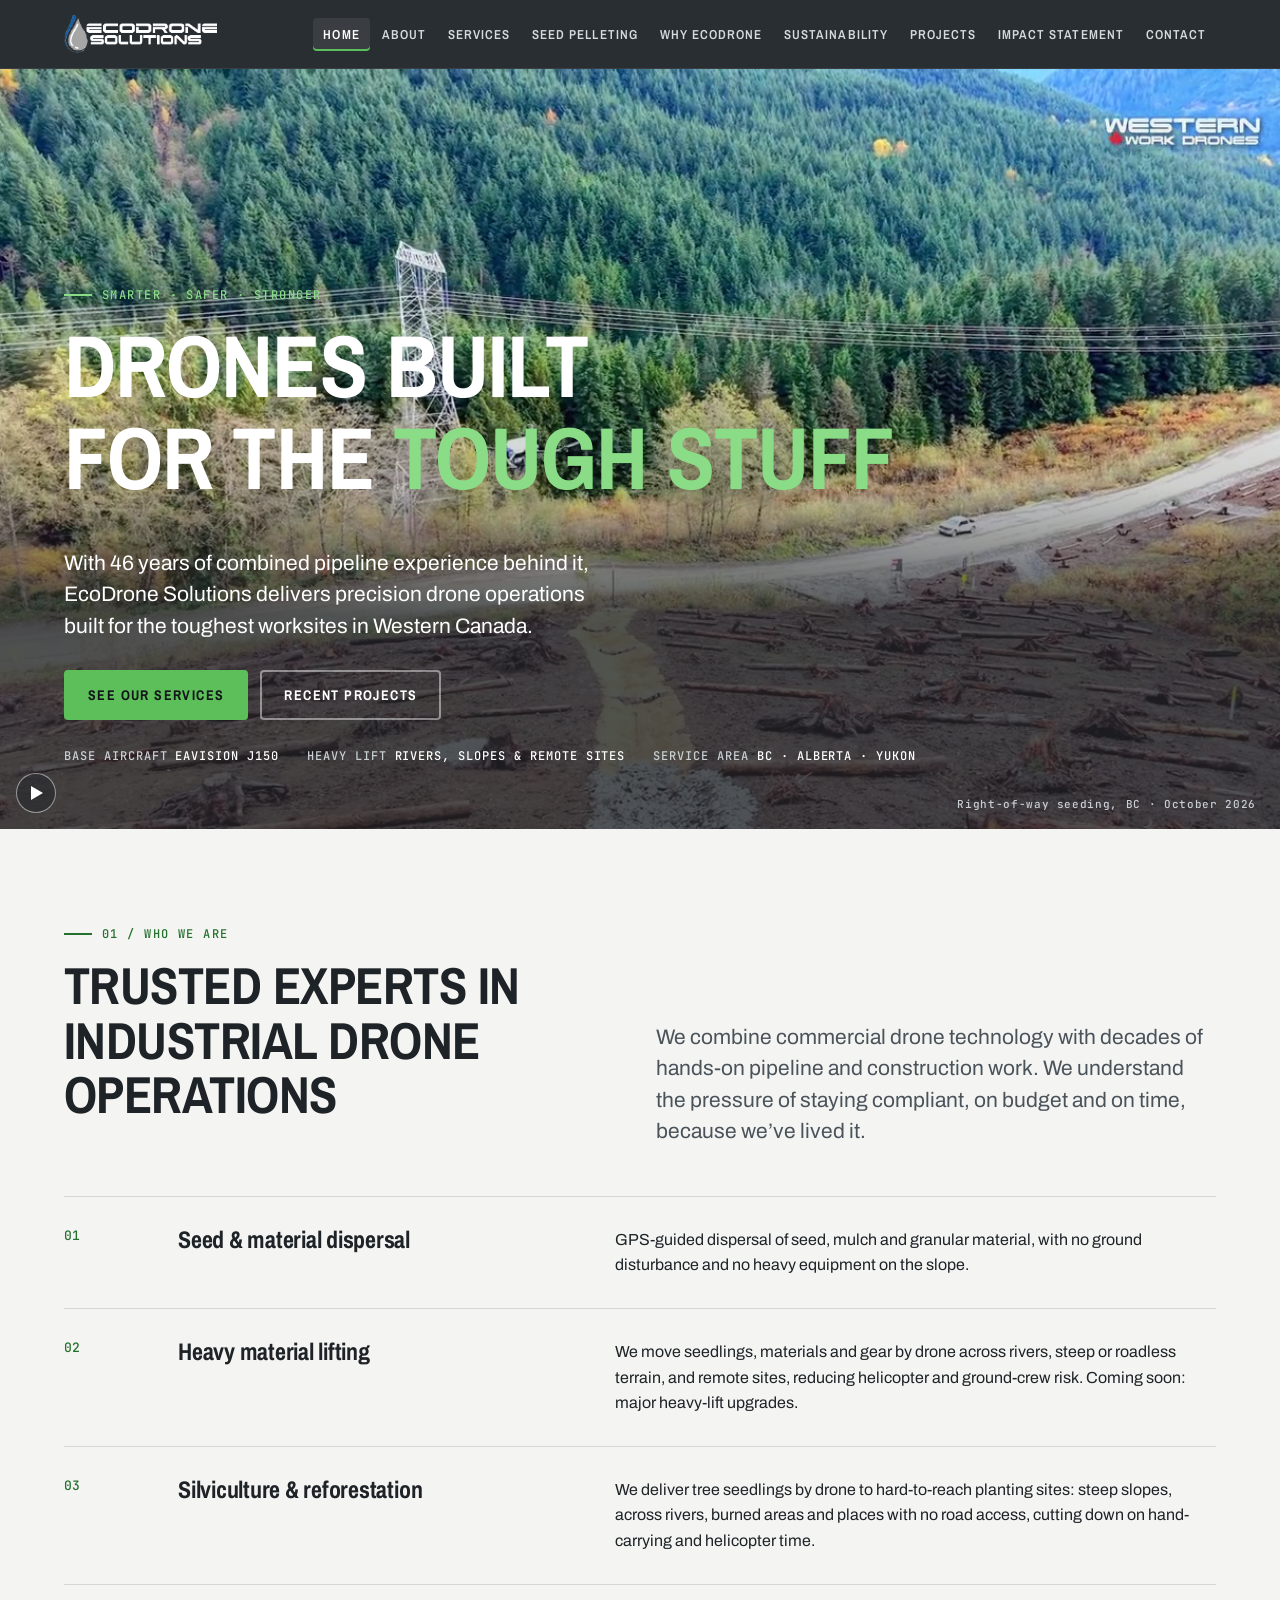
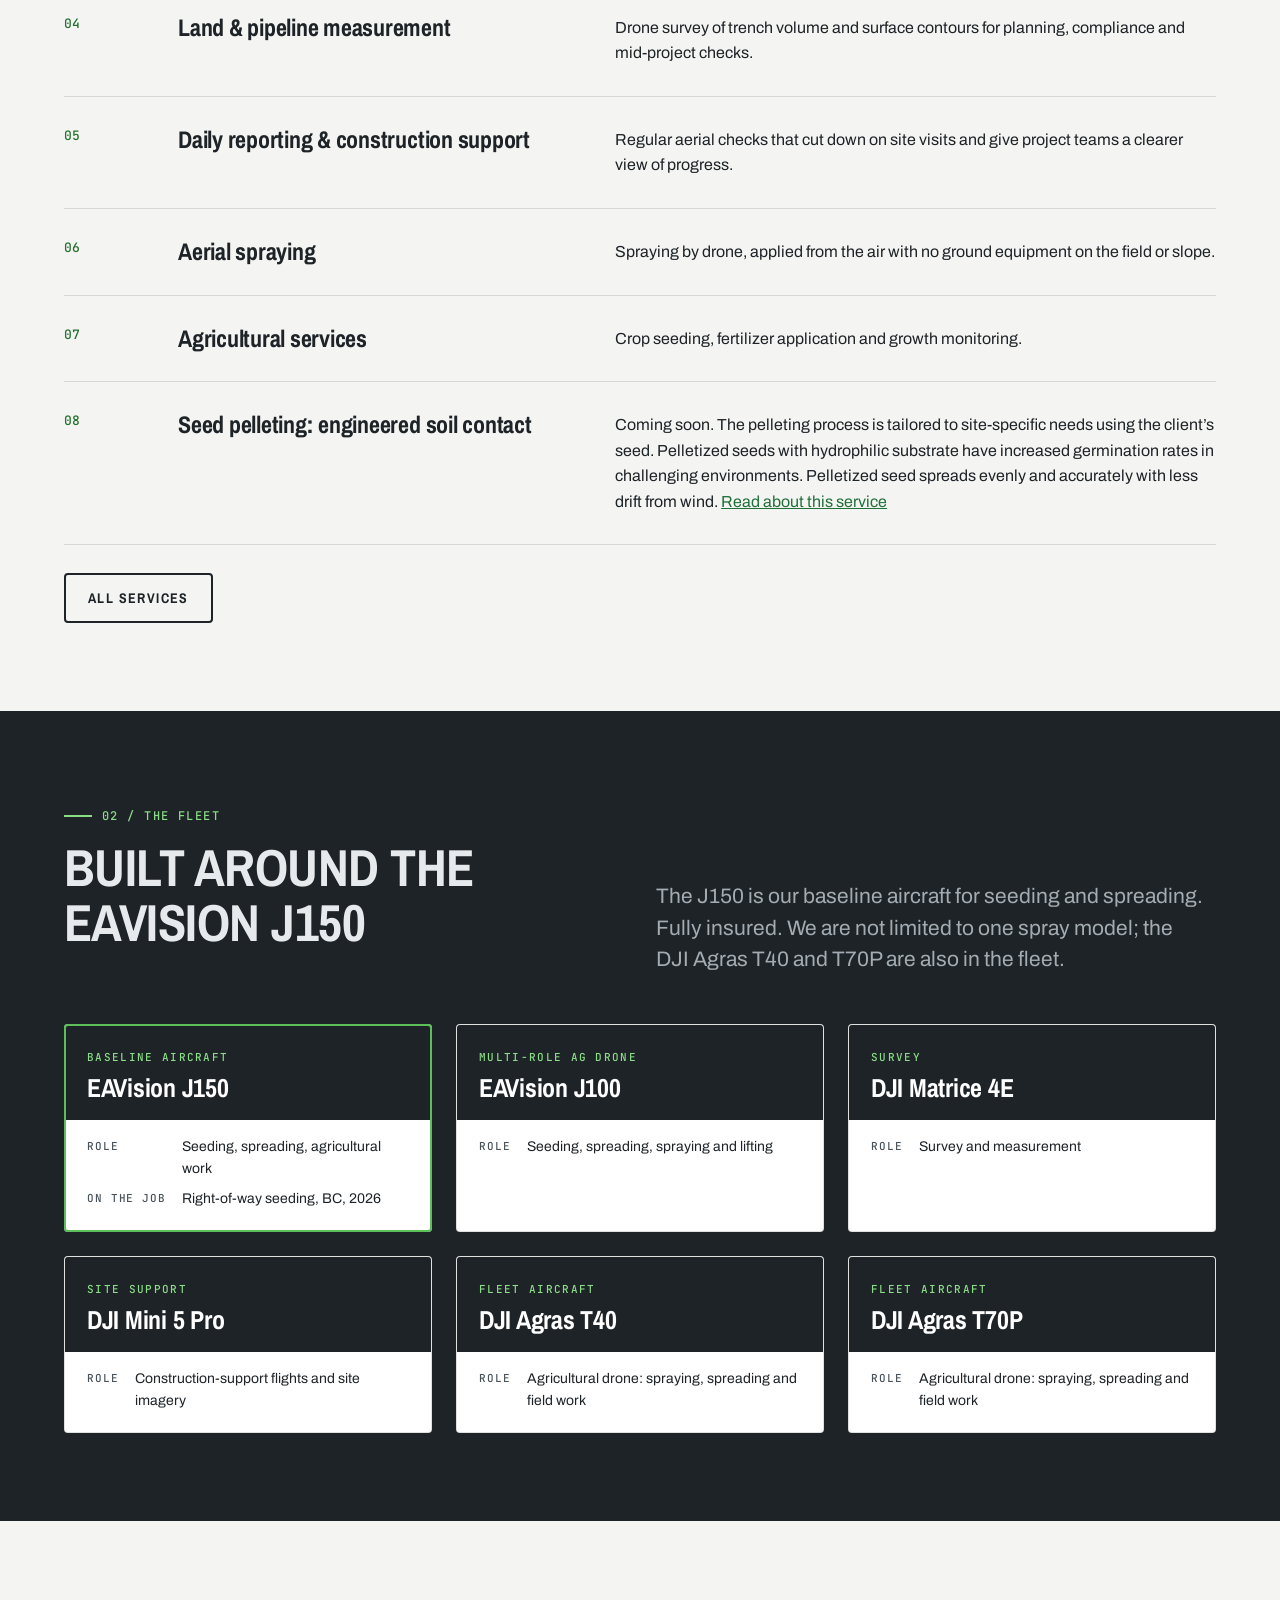
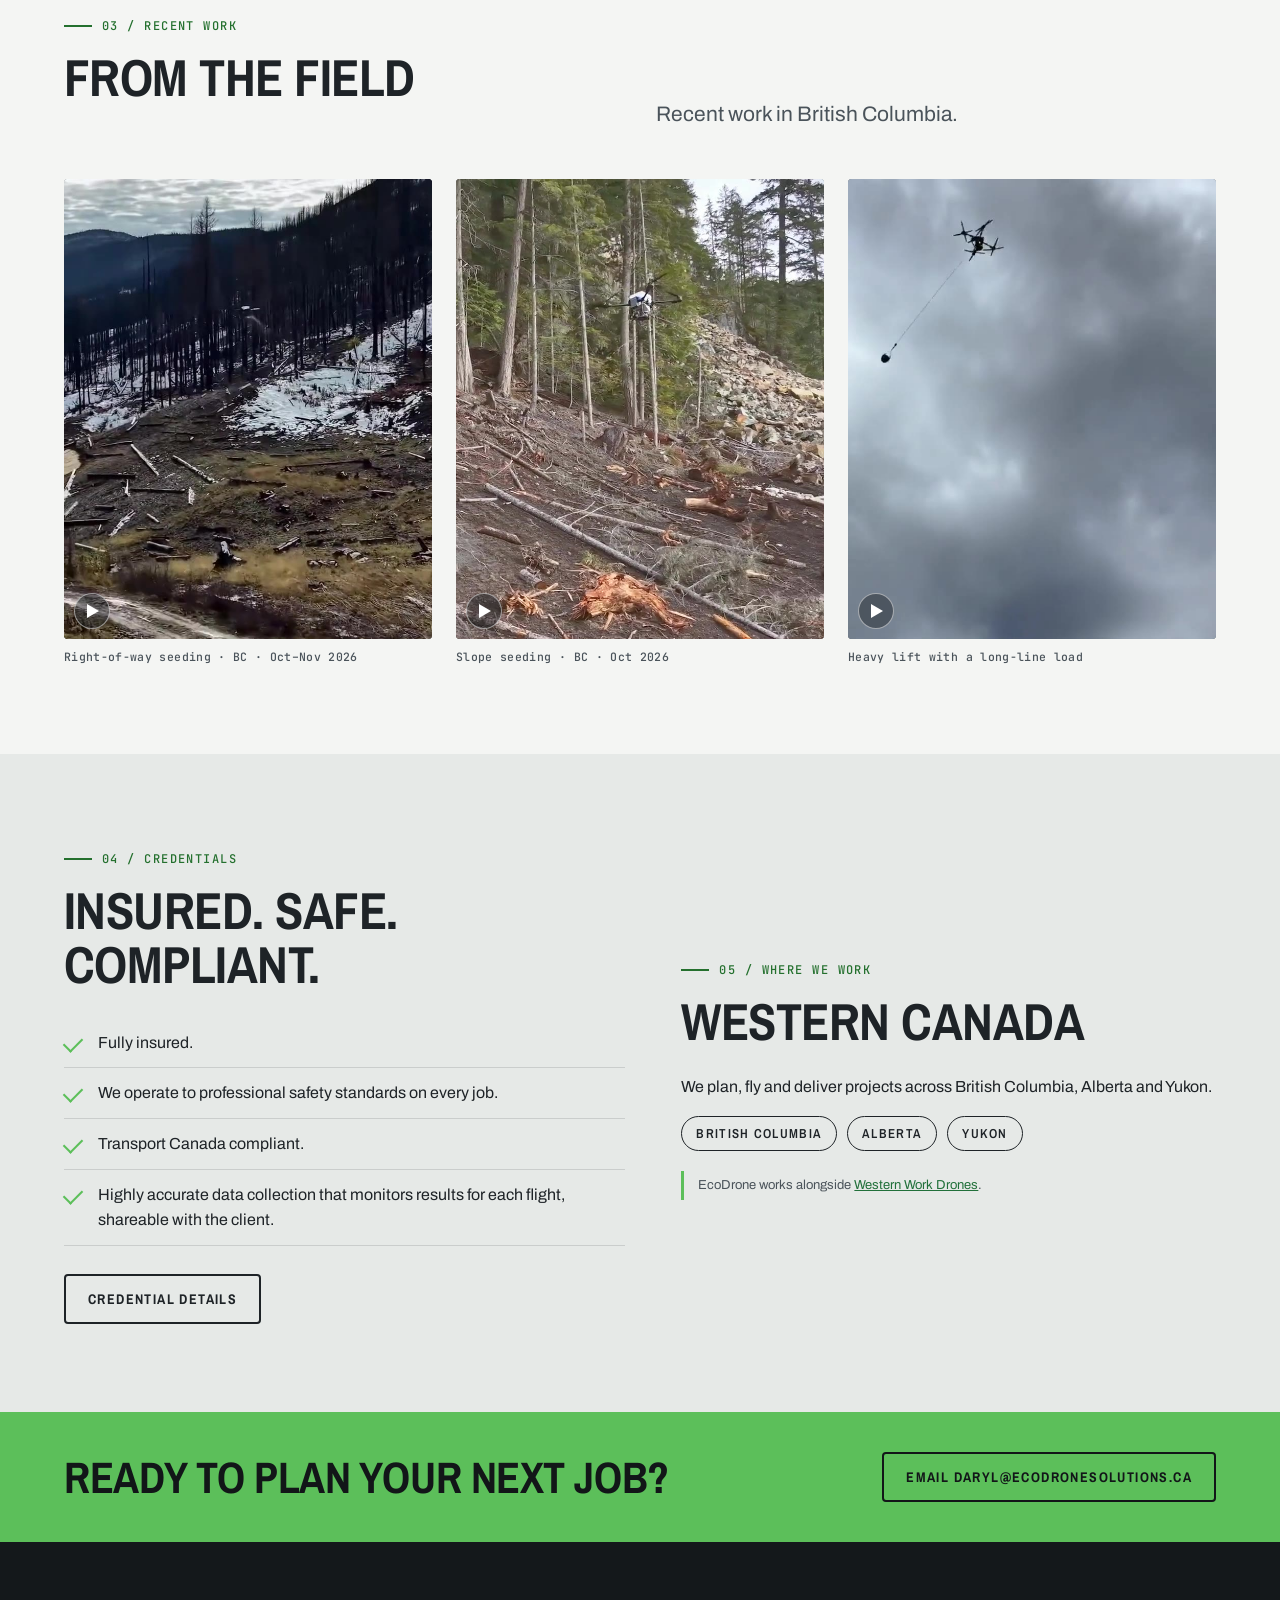
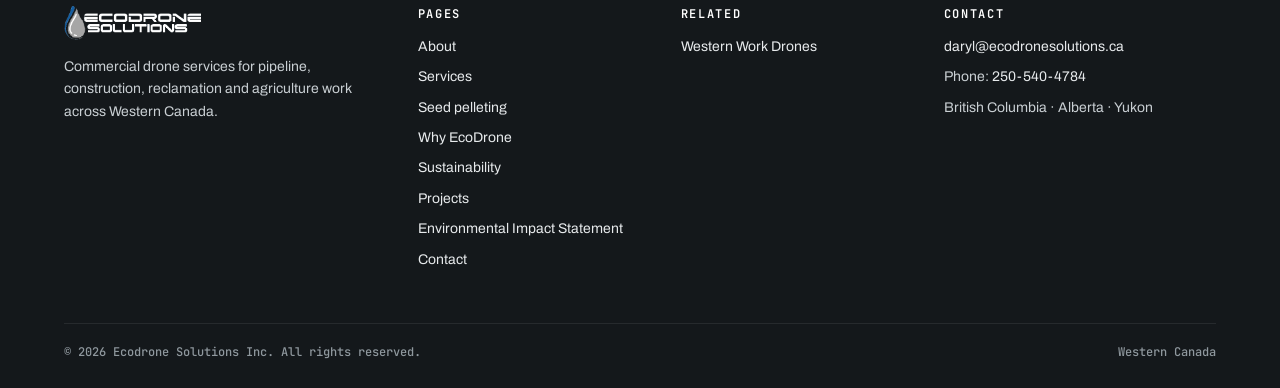
==== commit 5a7e526f: "Remove the preview banner from the live site. Daryl approved taking the draft-for-review banner off " ====
--- a/index.html
+++ b/index.html
@@ -3,7 +3,6 @@
 <head>
 <meta charset="utf-8">
 <meta name="viewport" content="width=device-width,initial-scale=1">
-<meta name="robots" content="noindex,nofollow">
 <title>EcoDrone Solutions Inc.</title>
 <meta name="description" content="EcoDrone Solutions Inc. flies an EAVision J150-based drone fleet for seeding and material dispersal, and provides drone heavy lifting, on pipeline, construction and reclamation sites across BC, Alberta and Yukon.">
 <link rel="preconnect" href="https://fonts.googleapis.com">
@@ -13,7 +12,6 @@
 </head>
 <body>
 <a class="skip" href="#main">Skip to content</a>
-<div class="preview-flag">Preview site &middot; draft for review &middot; not the official EcoDrone website</div>
 <header class="hdr">
   <div class="wrap">
     <a class="logo" href="index.html" aria-label="EcoDrone Solutions home"><img src="img/Ecodrone-Logo-white.png" alt="EcoDrone Solutions" width="153" height="38"></a>
--- a/css/site.css
+++ b/css/site.css
@@ -3,7 +3,7 @@
   --ink:#1e2327; --ink-2:#2c3338; --slate:#4a535a; --mist:#e6e9e7; --paper:#f4f5f3;
   --blue:#21703a; --seed:#5cbf5a; --seed-2:#7fd47c; --line:rgba(30,35,39,.14);
   --link:#21703a; --accent:#5cbf5a; --accent-2:#7fd47c; --accent-ink:#121618; --accent-text:#24702e; --accent-text-dark:#8bdc87;
-  --hdr:rgba(30,35,39,.95); --ink-rgb:30,35,39; --ftr:#14181b; --banner-bg:#5cbf5a; --banner-fg:#121618; --nav-fg:#d5dadd;
+  --hdr:rgba(30,35,39,.95); --ink-rgb:30,35,39; --ftr:#14181b; --nav-fg:#d5dadd;
   --od:#e7eaec; --od-soft:#c9cfd3; --od-muted:#a3acb2; --od-faint:#8f989e; --ph-d1:#2c3338; --ph-d2:#272d31; --ph-dbd:#5f6a71;
   
   --maxw:1200px; --r:4px;
@@ -200,8 +200,6 @@
 .ftr img{height:34px;width:auto;margin-bottom:16px}
 @media (max-width:900px){.ftr .cols{grid-template-columns:1fr 1fr}}
 @media (max-width:520px){.ftr .cols{grid-template-columns:1fr}}
-
-.preview-flag{background:var(--banner-bg);color:var(--banner-fg);text-align:center;font:600 12px/1.4 var(--f-mono);letter-spacing:.06em;padding:6px 12px}
 
 /* --- Background clips (muted, looping, decorative; poster is the silent fallback) --- */
 .bg-media{position:absolute;inset:0;background-size:cover;background-position:center;z-index:0}
